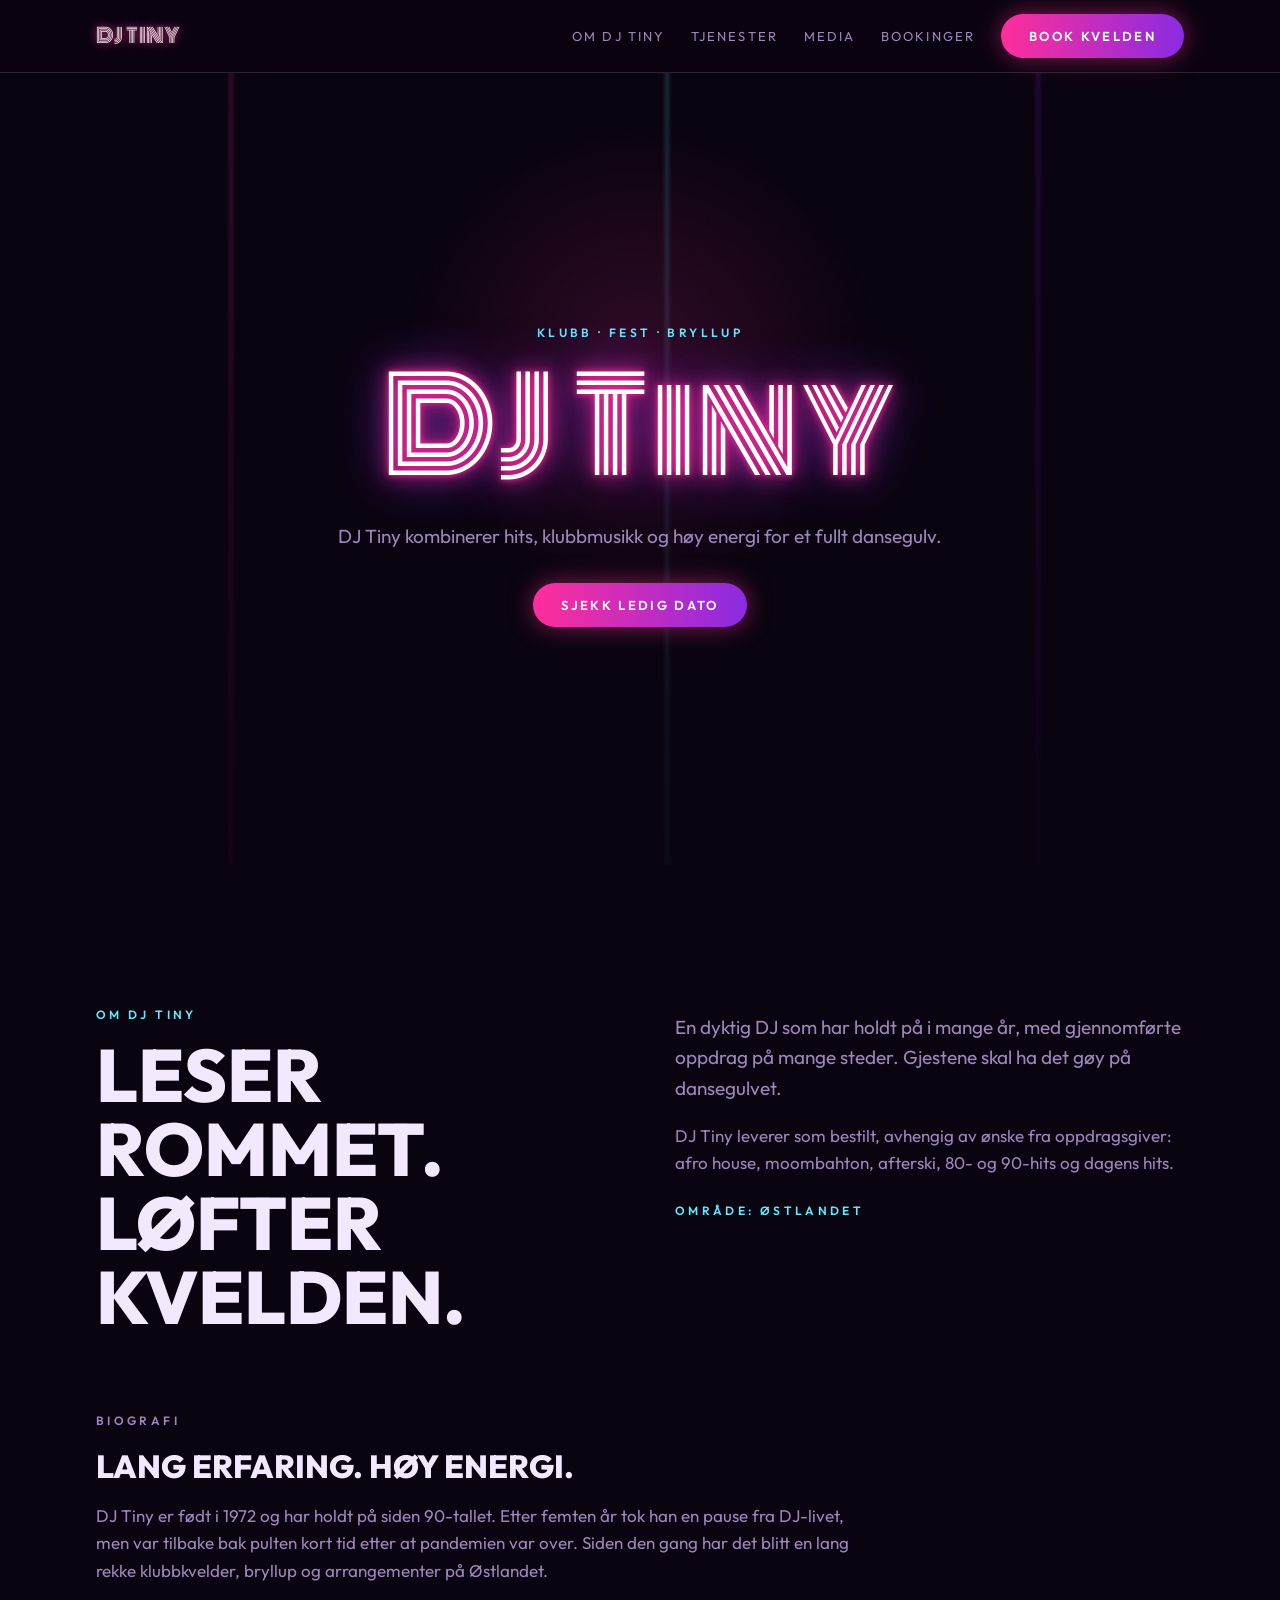
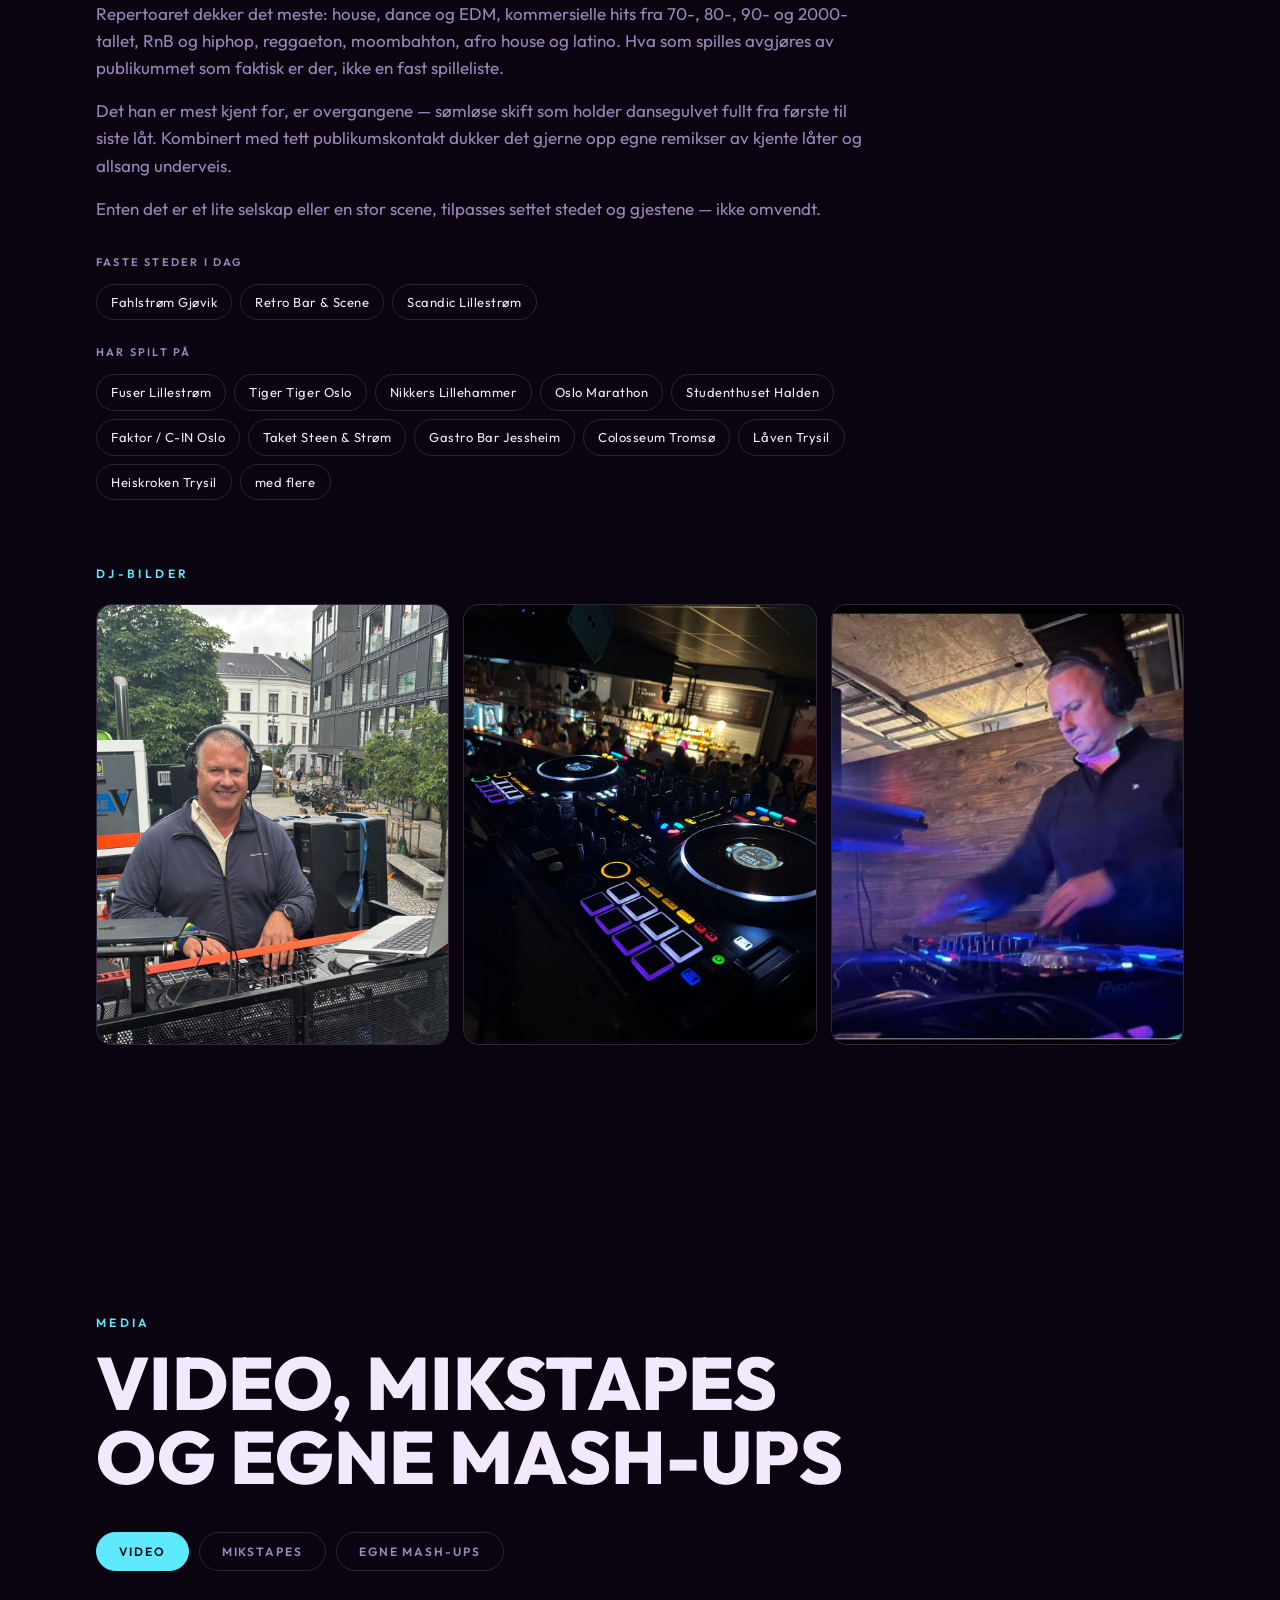
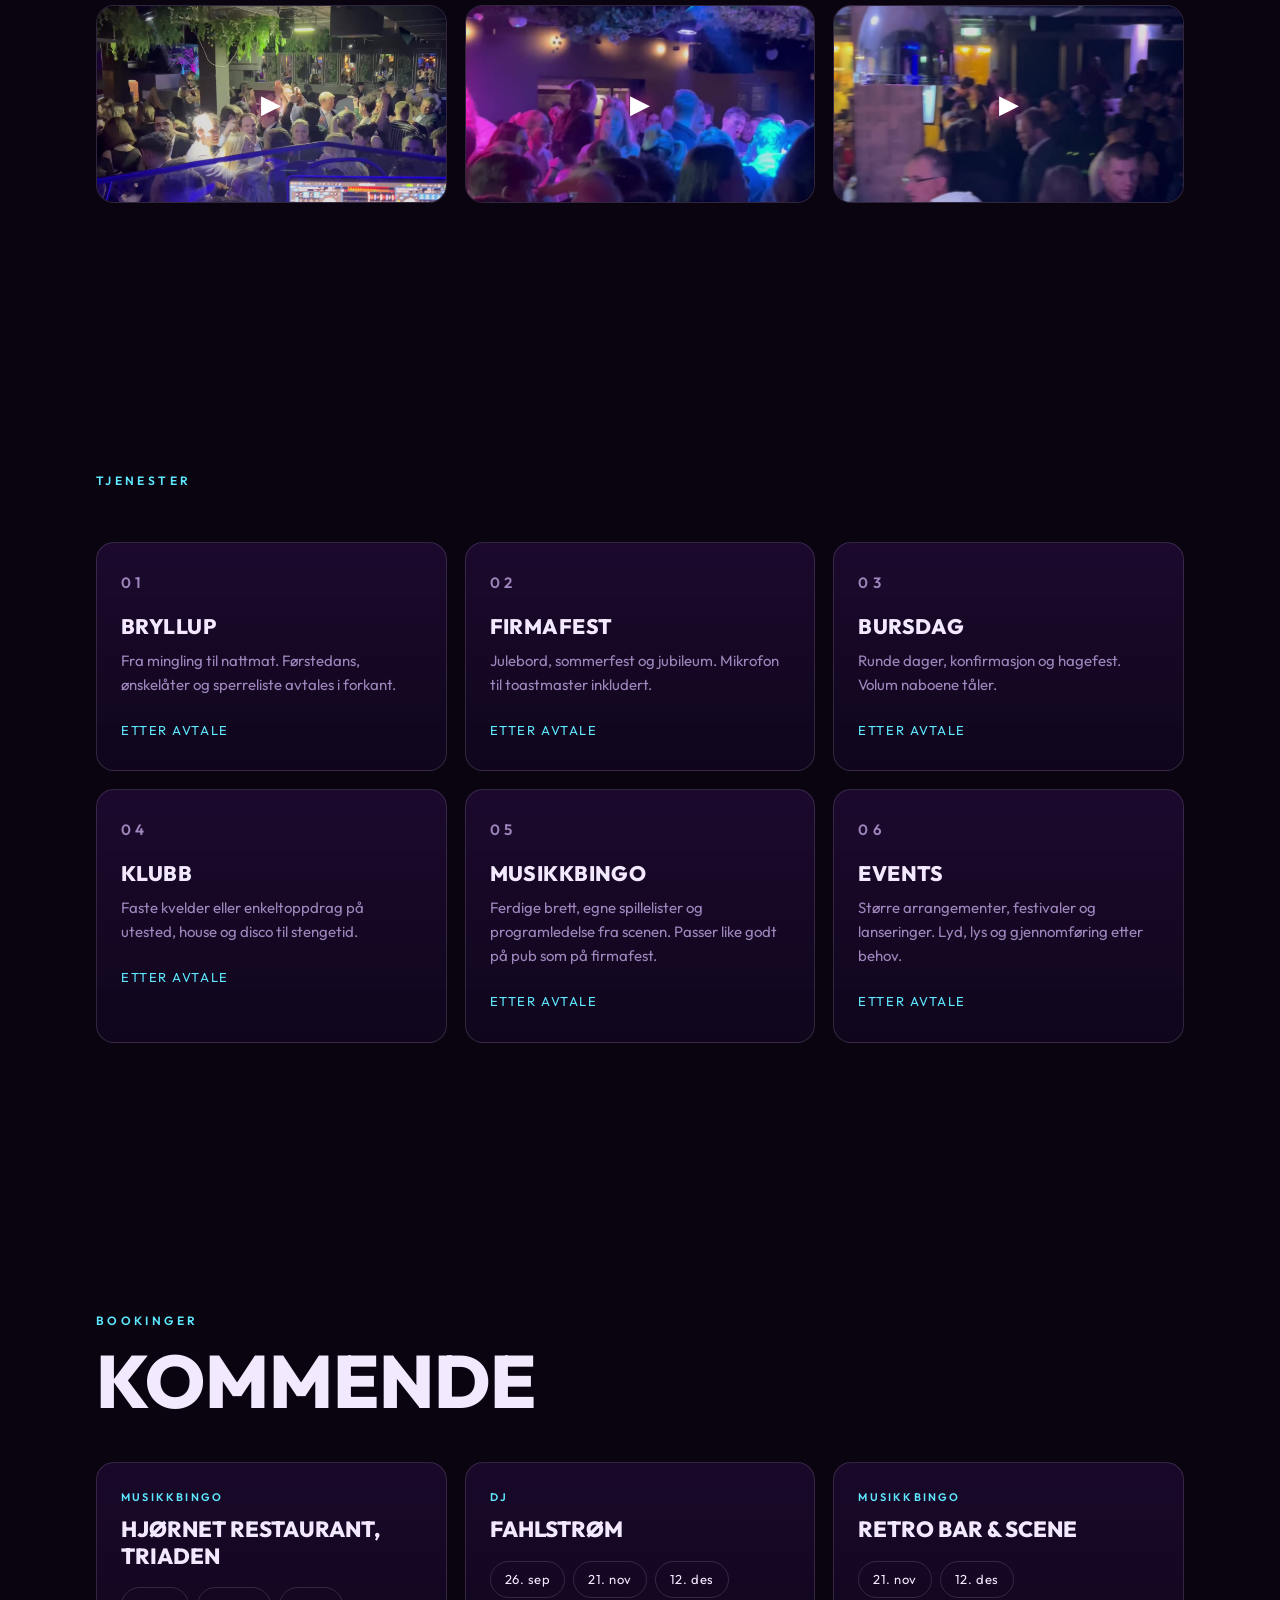
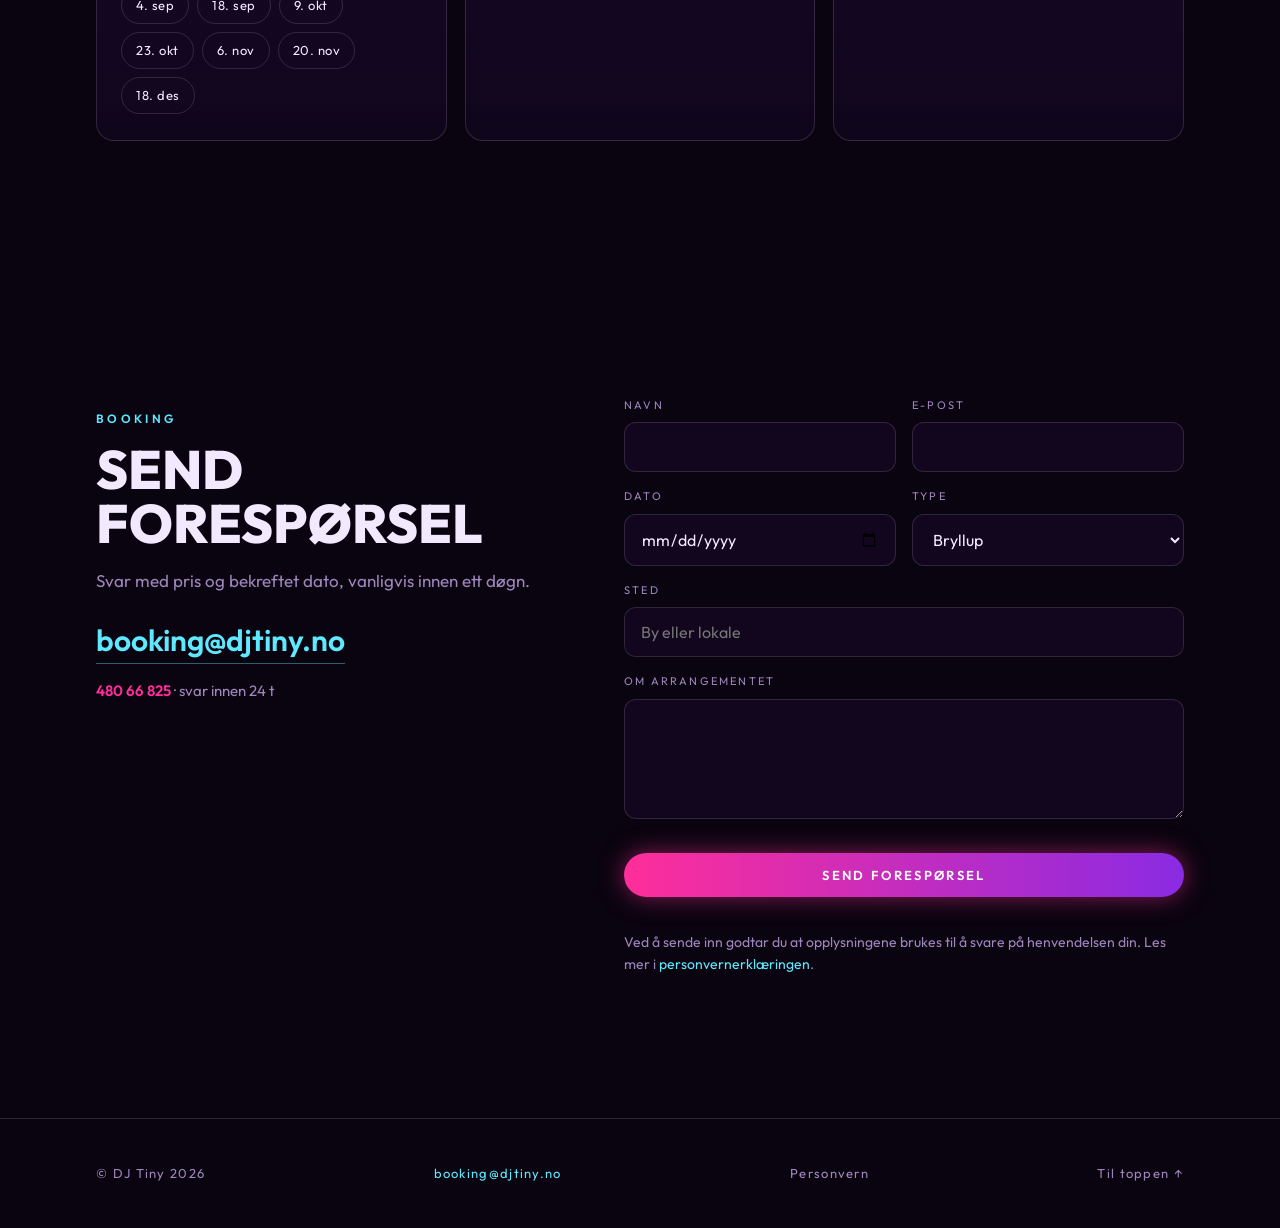
==== Test antigravity/index.html @ b43c20ec "Add files via upload" ====
<!DOCTYPE html><html lang="no"><head>
<meta charset="utf-8"><meta name="viewport" content="width=device-width,initial-scale=1">
<title>DJ Tiny — Nattens lyd</title>
<meta name="description" content="DJ Tiny — klubb, bryllup og fest. Book kvelden.">
<link rel="icon" href="data:image/svg+xml,%3Csvg xmlns='http://www.w3.org/2000/svg' viewBox='0 0 100 100'%3E%3Crect width='100' height='100' rx='22' fill='%230A0410'/%3E%3Ctext x='50' y='68' font-size='58' text-anchor='middle'%3E%F0%9F%8E%A7%3C/text%3E%3C/svg%3E">
<meta property="og:type" content="website">
<meta property="og:locale" content="nb_NO">
<meta property="og:title" content="djtiny.no">
<meta property="og:description" content="DJ Tiny — klubb, bryllup og fest. Book kvelden.">
<meta property="og:image" content="https://djtiny.no/bilder/dj-tiny-logo.svg">
<meta property="og:image:type" content="image/svg+xml">
<meta property="og:image:width" content="1200">
<meta property="og:image:height" content="630">
<meta property="og:url" content="https://djtiny.no/">
<meta name="twitter:card" content="summary_large_image">
<meta name="twitter:title" content="djtiny.no">
<meta name="twitter:description" content="DJ Tiny — klubb, bryllup og fest. Book kvelden.">
<meta name="twitter:image" content="https://djtiny.no/bilder/dj-tiny-logo.svg">
<link rel="preconnect" href="https://fonts.gstatic.com" crossorigin>
<link href="https://fonts.googleapis.com/css2?family=Monoton&family=Outfit:wght@200;400;600;800&display=swap" rel="stylesheet">
<script src="https://www.google.com/recaptcha/api.js" async defer></script>
<style>
:root{--bg:#0A0410;--bg2:#140825;--pink:#FF2E9A;--violet:#8A2BE2;--ice:#5EE9FF;--text:#F3E9FF;--mute:#9E86BC;--line:rgba(243,233,255,.14)}
*{box-sizing:border-box}html{scroll-behavior:smooth}
body{margin:0;background:var(--bg);color:var(--text);font:400 17px/1.6 "Outfit",sans-serif;overflow-x:hidden;animation:sidefade .45s ease both}
@keyframes sidefade{from{opacity:0}to{opacity:1}}
#spot{position:fixed;inset:0;pointer-events:none;z-index:1;transition:background .15s;
 background:radial-gradient(340px at 50% 40%,rgba(255,46,154,.16),transparent 70%)}
img{max-width:100%;display:block}a{color:inherit;text-decoration:none}
:focus-visible{outline:2px solid var(--ice);outline-offset:3px}
.wrap{max-width:1200px;margin:0 auto;padding-inline:clamp(20px,5vw,56px);position:relative;z-index:2}
.neon{font-family:"Monoton",cursive;font-weight:400;letter-spacing:.02em;line-height:1.05;
 color:#fff;text-shadow:0 0 6px var(--pink),0 0 22px var(--pink),0 0 54px var(--violet)}
.flicker{animation:flick 6s infinite}
@keyframes flick{0%,96%,100%{opacity:1}97%{opacity:.35}98%{opacity:.9}99%{opacity:.5}}
.tag{font-size:12px;letter-spacing:.28em;text-transform:uppercase;color:var(--ice);font-weight:600}
header{position:sticky;top:0;z-index:40;background:rgba(10,4,16,.8);backdrop-filter:blur(12px);border-bottom:1px solid var(--line)}
.nav{display:flex;align-items:center;gap:26px;height:72px}
.nav .n{font-family:"Monoton",cursive;font-size:clamp(16px,4vw,20px);margin-right:auto;color:#fff;text-shadow:0 0 10px var(--pink);white-space:nowrap;letter-spacing:.02em}
.nav a.l{font-size:13px;letter-spacing:.16em;text-transform:uppercase;color:var(--mute)}
.nav a.l:hover{color:var(--ice);text-shadow:0 0 12px var(--ice)}
.btn{display:inline-block;border:none;cursor:pointer;font:600 13px "Outfit",sans-serif;letter-spacing:.18em;text-transform:uppercase;
 padding:14px 28px;border-radius:999px;color:#fff;background:linear-gradient(90deg,var(--pink),var(--violet));
 box-shadow:0 0 24px rgba(255,46,154,.5);transition:transform .2s,box-shadow .2s}
.btn:hover{transform:translateY(-2px);box-shadow:0 0 40px rgba(255,46,154,.75)}
section{padding-block:clamp(70px,10vw,130px)}
.hero{min-height:88svh;display:grid;place-items:center;text-align:center;position:relative}
.hero h1{font-size:clamp(40px,10vw,132px);margin:18px 0 0}
.hero .sub{color:var(--mute);max-width:52ch;margin:26px auto 32px;font-size:19px}
.beams{position:absolute;inset:0;overflow:hidden;z-index:0}
.beams i{position:absolute;top:-30%;width:2px;height:160%;transform-origin:top center;filter:blur(2px);opacity:.5;
 background:linear-gradient(180deg,var(--pink),transparent);animation:sweep 7s ease-in-out infinite alternate}
.beams i:nth-child(2){background:linear-gradient(180deg,var(--ice),transparent);animation-duration:9s;animation-delay:-2s}
.beams i:nth-child(3){background:linear-gradient(180deg,var(--violet),transparent);animation-duration:11s;animation-delay:-4s}
@keyframes sweep{from{transform:rotate(-24deg)}to{transform:rotate(24deg)}}
.cards{display:grid;grid-template-columns:repeat(3,1fr);gap:18px;margin-top:52px}
.card{border:1px solid var(--line);border-radius:18px;padding:28px 24px;background:linear-gradient(180deg,rgba(138,43,226,.14),rgba(20,8,37,.6));
 transition:border-color .3s,transform .3s,box-shadow .3s}
.card:hover{transform:translateY(-6px);border-color:var(--pink);box-shadow:0 18px 50px rgba(255,46,154,.25)}
.card h3{font:800 21px "Outfit",sans-serif;text-transform:uppercase;letter-spacing:.02em;margin:14px 0 10px}
.card p{color:var(--mute);font-size:15px;margin:0 0 18px}
.card .pr{font-size:13px;letter-spacing:.12em;text-transform:uppercase;color:var(--ice)}
h2.big{font:800 clamp(34px,6vw,74px)/1 "Outfit",sans-serif;text-transform:uppercase;margin:14px 0 0}
/* biografi + bildegalleri */
.bio{margin-top:clamp(46px,6vw,80px);max-width:70ch}
.scener{display:grid;gap:24px;margin-top:32px}
.scener .stag{margin-bottom:12px}
.sub-h{font:800 clamp(22px,3vw,32px) "Outfit",sans-serif;text-transform:uppercase;margin:12px 0 16px}
.bio p{color:var(--mute);margin:0 0 16px}
.galleri{margin-top:clamp(40px,5vw,66px)}
.gal{display:grid;grid-template-columns:repeat(3,1fr);gap:14px;margin-top:20px}
.gal figure{margin:0;border:1px solid var(--line);border-radius:16px;overflow:hidden;background:rgba(20,8,37,.6)}
.gal img{width:100%;aspect-ratio:4/5;object-fit:cover;display:block;transition:transform .4s}
.gal figure:hover img{transform:scale(1.05)}
.gal figure.tom{aspect-ratio:4/5;display:grid;place-items:center;
 background:linear-gradient(150deg,rgba(138,43,226,.28),rgba(255,46,154,.14));border-style:dashed}
/* media-faner */
.tabs{display:flex;gap:10px;flex-wrap:wrap;margin-top:38px}
.tab{cursor:pointer;font:600 12px "Outfit",sans-serif;letter-spacing:.16em;text-transform:uppercase;color:var(--mute);
 background:transparent;border:1px solid var(--line);border-radius:999px;padding:11px 22px;transition:color .2s,border-color .2s,background .2s}
.tab:hover{color:var(--text);border-color:var(--ice)}
.tab.on{color:#0A0410;background:var(--ice);border-color:var(--ice)}
.panel{display:none;margin-top:34px}
.panel.on{display:block}
.vids{display:grid;grid-template-columns:repeat(3,1fr);gap:18px}
.vid{border:1px solid var(--line);border-radius:18px;overflow:hidden;background:rgba(20,8,37,.6);display:block;
 transition:border-color .3s,transform .3s}
.vid:hover{border-color:var(--pink);transform:translateY(-5px)}
.thumb{position:relative;display:block;aspect-ratio:16/9;overflow:hidden}
.thumb img{width:100%;height:100%;object-fit:cover;display:block}
.thumb.tom{background:linear-gradient(150deg,rgba(138,43,226,.34),rgba(255,46,154,.16))}
.play{position:absolute;inset:0;display:grid;place-items:center;font-style:normal;font-size:26px;color:#fff;
 text-shadow:0 0 18px var(--pink)}
.mlist{list-style:none;margin:0;padding:0;border-top:1px solid var(--line)}
.mlist li{display:flex;justify-content:space-between;gap:18px;align-items:center;padding:20px 0;border-bottom:1px solid var(--line)}
.mt{font:600 clamp(17px,2.2vw,22px) "Outfit",sans-serif}
.mt small{display:block;font-weight:400;font-size:14px;color:var(--mute);margin-top:4px}
.hor{font-size:12px;letter-spacing:.18em;text-transform:uppercase;color:var(--ice);border:1px solid var(--line);
 border-radius:999px;padding:9px 20px;white-space:nowrap;transition:background .2s,color .2s}
.hor:hover{background:var(--ice);color:#0A0410}
.mnote{color:var(--mute);font-size:14px;margin-top:18px}
/* mash-up-spiller */
.mash{display:grid;border-top:1px solid var(--line)}
.spor{display:flex;align-items:center;gap:18px;padding:18px 0;border-bottom:1px solid var(--line)}
.spor audio{position:absolute;width:1px;height:1px;opacity:0;pointer-events:none}
.spor{position:relative}
.spor.feil .mt{color:var(--mute)}
.spor.feil .tid{color:var(--pink)}
.pb{flex:none;width:48px;height:48px;border-radius:50%;cursor:pointer;font-size:15px;
 background:transparent;border:1px solid var(--line);color:var(--ice);transition:background .2s,color .2s,box-shadow .2s}
.pb:hover{border-color:var(--ice);box-shadow:0 0 22px rgba(94,233,255,.35)}
.pb.spiller{background:var(--ice);color:#0A0410;border-color:var(--ice)}
.spinfo{flex:1;min-width:0}
.bar{margin-top:10px;height:4px;border-radius:4px;background:rgba(243,233,255,.14);cursor:pointer;position:relative}
.bar i{position:absolute;inset:0;width:0;border-radius:4px;background:linear-gradient(90deg,var(--pink),var(--ice))}
.tid{flex:none;font-size:13px;letter-spacing:.06em;color:var(--mute);font-variant-numeric:tabular-nums}
.scwrap{margin-top:14px;border:1px solid var(--line);border-radius:16px;overflow:hidden;background:rgba(20,8,37,.6)}
.scwrap iframe{display:block;width:100%;height:166px;border:0}
.miks{display:grid;gap:34px}
.miks article{border-top:1px solid var(--line);padding-top:22px}
.mrad{display:flex;justify-content:space-between;gap:18px;align-items:center;flex-wrap:wrap}
.vid{cursor:pointer;text-align:left;font:inherit;color:inherit;width:100%;padding:0}
.lb{position:fixed;inset:0;z-index:80;background:rgba(6,2,12,.94);backdrop-filter:blur(10px);display:grid;place-items:center;padding:clamp(16px,4vw,48px)}
.lb[hidden]{display:none}
.lbf{width:min(1100px,100%);aspect-ratio:16/9;border:1px solid var(--line);border-radius:16px;overflow:hidden;
 box-shadow:0 0 70px rgba(255,46,154,.35);background:#000}
.lbf.st{width:auto;height:min(88vh,900px);aspect-ratio:9/16;max-width:100%}
.lbf iframe,.lbf video{width:100%;height:100%;border:0;display:block;background:#000}
.lberr{display:grid;place-items:center;height:100%;margin:0;padding:24px;text-align:center;color:var(--mute);font-size:15px;line-height:1.7}
.lberr b{color:var(--ice)}
.lbx{position:absolute;top:clamp(14px,3vw,26px);right:clamp(14px,3vw,26px);cursor:pointer;
 background:rgba(20,8,37,.8);border:1px solid var(--line);color:var(--text);border-radius:999px;
 width:46px;height:46px;font-size:17px;transition:border-color .2s,color .2s}
.lbx:hover{border-color:var(--pink);color:var(--pink)}
.okbox{background:linear-gradient(180deg,rgba(138,43,226,.18),rgba(20,8,37,.94));border:1px solid var(--line);
 border-radius:20px;padding:clamp(32px,5vw,50px);max-width:420px;width:100%;text-align:center;box-shadow:0 0 70px rgba(255,46,154,.35)}
.okicon{font-size:40px;color:var(--ice);text-shadow:0 0 20px var(--ice);margin:0 0 14px}
.okbox h3{font:800 22px "Outfit",sans-serif;text-transform:uppercase;margin:0 0 12px}
.okbox p{color:var(--mute);margin:0 0 26px}
.g-recaptcha{margin-top:2px}
.steder{display:grid;grid-template-columns:repeat(3,1fr);gap:18px;margin-top:44px}
.sted{border:1px solid var(--line);border-radius:18px;padding:26px 24px;background:linear-gradient(180deg,rgba(138,43,226,.12),rgba(20,8,37,.55));
 transition:border-color .3s,transform .3s}
.sted:hover{border-color:var(--pink);transform:translateY(-4px)}
.stag{font-size:11px;letter-spacing:.2em;text-transform:uppercase;color:var(--ice);margin:0 0 10px;font-weight:600}
.sted h3{font:800 clamp(18px,2.2vw,22px)/1.2 "Outfit",sans-serif;margin:0 0 18px;text-transform:uppercase}
.chips{display:flex;flex-wrap:wrap;gap:8px}
.chips span{font-size:13px;letter-spacing:.04em;color:var(--text);border:1px solid var(--line);border-radius:999px;padding:7px 14px;white-space:nowrap}
.book{display:grid;grid-template-columns:.9fr 1.1fr;gap:clamp(30px,6vw,70px);align-items:start}
form{display:grid;gap:16px}.row{display:grid;grid-template-columns:1fr 1fr;gap:16px}
label{display:grid;gap:8px;font-size:11px;letter-spacing:.2em;text-transform:uppercase;color:var(--mute)}
input,select,textarea{font:400 16px "Outfit",sans-serif;color:var(--text);background:rgba(20,8,37,.7);border:1px solid var(--line);border-radius:12px;padding:14px 16px}
input:focus,select:focus,textarea:focus{outline:none;border-color:var(--pink)}
textarea{min-height:120px;resize:vertical}
.mail{font-size:clamp(20px,2.6vw,30px);font-weight:600;color:var(--ice);border-bottom:1px solid rgba(94,233,255,.4);
 padding-bottom:4px;transition:color .2s,text-shadow .2s,border-color .2s;word-break:break-all}
.mail:hover{color:#fff;text-shadow:0 0 18px var(--ice);border-color:var(--ice)}
.tel{color:var(--pink);font-weight:600;transition:text-shadow .2s}
.tel:hover{text-shadow:0 0 16px var(--pink)}
footer{border-top:1px solid var(--line);padding-block:44px;color:var(--mute);font-size:13px;letter-spacing:.1em}
footer a.mailsm{color:var(--ice)}footer a.mailsm:hover{text-shadow:0 0 14px var(--ice)}
.foot{display:flex;justify-content:space-between;gap:16px;flex-wrap:wrap}
.menub{display:none;flex:none;order:2;background:transparent;border:1px solid var(--line);color:var(--text);
 border-radius:10px;width:42px;height:42px;font-size:18px;line-height:1;cursor:pointer}
.navlinks{display:flex;align-items:center;gap:26px}
@media(max-width:900px){.cards{grid-template-columns:1fr 1fr}.book{grid-template-columns:1fr}
 .nav{position:relative}
 .menub{display:inline-flex;align-items:center;justify-content:center}
 .navlinks{position:absolute;top:100%;left:0;right:0;flex-direction:column;align-items:stretch;gap:0;
  background:rgba(10,4,16,.98);backdrop-filter:blur(12px);border-bottom:1px solid var(--line);
  max-height:0;overflow:hidden;transition:max-height .25s ease}
 .navlinks a.l{display:block;padding:16px clamp(20px,5vw,56px)}
 .nav.open .navlinks{max-height:320px}
 .omgrid{grid-template-columns:1fr!important}.gal{grid-template-columns:1fr 1fr}.vids{grid-template-columns:1fr 1fr}
 .steder{grid-template-columns:1fr}.row{grid-template-columns:1fr}}
@media(max-width:560px){.cards{grid-template-columns:1fr}.gal{grid-template-columns:1fr}.vids{grid-template-columns:1fr}}
@media(prefers-reduced-motion:reduce){*{animation:none!important;transition:none!important}#spot{display:none}}
</style></head><body>
<div id="spot"></div>

<header><div class="wrap nav">
 <a class="n" href="#">DJ TINY</a>
 <div class="navlinks" id="navlinks">
  <a class="l" href="#om">Om DJ Tiny</a><a class="l" href="#tjenester">Tjenester</a><a class="l" href="#media">Media</a><a class="l" href="#datoer">Bookinger</a>
 </div>
 <button class="menub" id="menub" type="button" aria-label="Åpne meny" aria-expanded="false" aria-controls="navlinks">☰</button>
 <a class="btn" href="#book">Book kvelden</a>
</div></header>

<section class="hero">
 <div class="beams"><i style="left:18%"></i><i style="left:52%"></i><i style="left:81%"></i></div>
 <div class="wrap">
  <p class="tag">Klubb · Fest · Bryllup</p>
  <h1 class="neon flicker">DJ Tiny</h1>
  <p class="sub">DJ Tiny kombinerer hits, klubbmusikk og høy energi for et fullt dansegulv.</p>
  <a class="btn" href="#book">Sjekk ledig dato</a>
 </div>
</section>

<section id="om"><div class="wrap">
 <div style="display:grid;grid-template-columns:1fr 1fr;gap:clamp(30px,6vw,70px)" class="omgrid">
  <div><p class="tag">Om DJ Tiny</p><h2 class="big">Leser rommet.<br>Løfter kvelden.</h2></div>
  <div><p style="color:var(--mute);font-size:19px">En dyktig DJ som har holdt på i mange år, med gjennomførte oppdrag på mange steder. Gjestene skal ha det gøy på dansegulvet.</p>
  <p style="color:var(--mute)">DJ Tiny leverer som bestilt, avhengig av ønske fra oppdragsgiver: afro house, moombahton, afterski, 80- og 90-hits og dagens hits.</p>
  <p class="tag" style="margin-top:24px">Område: Østlandet</p></div>
 </div>

 <div class="bio">
  <p class="tag">Biografi</p>
  <h3 class="sub-h">Lang erfaring. Høy energi.</h3>
  <p>DJ Tiny er født i 1972 og har holdt på siden 90-tallet. Etter femten år tok han en pause fra DJ-livet, men var tilbake bak pulten kort tid etter at pandemien var over. Siden den gang har det blitt en lang rekke klubbkvelder, bryllup og arrangementer på Østlandet.</p>
  <p>Repertoaret dekker det meste: house, dance og EDM, kommersielle hits fra 70-, 80-, 90- og 2000-tallet, RnB og hiphop, reggaeton, moombahton, afro house og latino. Hva som spilles avgjøres av publikummet som faktisk er der, ikke en fast spilleliste.</p>
  <p>Det han er mest kjent for, er overgangene — sømløse skift som holder dansegulvet fullt fra første til siste låt. Kombinert med tett publikumskontakt dukker det gjerne opp egne remikser av kjente låter og allsang underveis.</p>
  <p>Enten det er et lite selskap eller en stor scene, tilpasses settet stedet og gjestene — ikke omvendt.</p>

  <div class="scener">
   <div>
    <p class="stag">Faste steder i dag</p>
    <div class="chips"><span>Fahlstrøm Gjøvik</span><span>Retro Bar &amp; Scene</span><span>Scandic Lillestrøm</span></div>
   </div>
   <div>
    <p class="stag">Har spilt på</p>
    <div class="chips"><span>Fuser Lillestrøm</span><span>Tiger Tiger Oslo</span><span>Nikkers Lillehammer</span><span>Oslo Marathon</span><span>Studenthuset Halden</span><span>Faktor / C-IN Oslo</span><span>Taket Steen &amp; Strøm</span><span>Gastro Bar Jessheim</span><span>Colosseum Tromsø</span><span>Låven Trysil</span><span>Heiskroken Trysil</span><span>med flere</span></div>
   </div>
  </div>
 </div>

 <div class="galleri">
  <p class="tag">DJ-bilder</p>
  <div class="gal">
   <figure><img src="bilder/dj-tiny-1.jpg" alt="DJ Tiny bak pulten på utendørsarrangement" loading="lazy"></figure>
   <figure><img src="bilder/dj-tiny-2.jpg" alt="Mikser og pult med fullt lokale i bakgrunnen" loading="lazy"></figure>
   <figure><img src="bilder/dj-tiny-3.jpg" alt="DJ Tiny i arbeid under blått lys" loading="lazy"></figure>
  </div>
 </div>
</div></section>

<section id="media"><div class="wrap">
 <p class="tag">Media</p><h2 class="big">Video, mikstapes<br>og egne mash-ups</h2>

 <div class="tabs" role="tablist">
  <button class="tab on" role="tab" aria-selected="true" data-p="p-video">Video</button>
  <button class="tab" role="tab" aria-selected="false" data-p="p-miks">Mikstapes</button>
  <button class="tab" role="tab" aria-selected="false" data-p="p-mash">Egne mash-ups</button>
 </div>

 <div class="panel on" id="p-video">
  <div class="vids" id="vids"></div>
  <p class="mnote" id="vidtom" hidden>Ingen videoer lagt inn ennå. Lim inn lenkene i listen <b>videoer</b> nederst i filen.</p>
 </div>

 <div class="panel" id="p-miks">
  <div class="miks">
   <article>
    <div class="mrad"><span class="mt">In The Afro House, Afro Dance Mix 1<small>Afro house / afro tech · september 2026</small></span>
     <a class="hor" href="https://soundcloud.com/glenn-krantz/in-the-afro-house-afro-dance" target="_blank" rel="noopener">Hør</a></div>
    <div class="scwrap"><iframe title="In The Afro House, Afro Dance Mix 1 på SoundCloud" scrolling="no" frameborder="no" allow="autoplay" loading="lazy"
     src="https://w.soundcloud.com/player/?url=https%3A//api.soundcloud.com/tracks/2390865345&color=%23ff2e9a&auto_play=false&hide_related=true&show_comments=false&show_user=true&show_reposts=false&show_teaser=false"></iframe></div>
   </article>

   <article>
    <div class="mrad"><span class="mt">Summer House 2026 Mix 1<small>House · juli 2026</small></span>
     <a class="hor" href="https://soundcloud.com/glenn-krantz/summer-house-2026-mix-1" target="_blank" rel="noopener">Hør</a></div>
    <div class="scwrap"><iframe title="Summer House 2026 Mix 1 på SoundCloud" scrolling="no" frameborder="no" allow="autoplay" loading="lazy"
     src="https://w.soundcloud.com/player/?url=https%3A//api.soundcloud.com/tracks/2367740777&color=%23ff2e9a&auto_play=false&hide_related=true&show_comments=false&show_user=true&show_reposts=false&show_teaser=false"></iframe></div>
   </article>

   <article>
    <div class="mrad"><span class="mt">In The Club Dance Mix 2026<small>Dance / EDM · mars 2026</small></span>
     <a class="hor" href="https://soundcloud.com/glenn-krantz/in-the-club-dance-mix-2026" target="_blank" rel="noopener">Hør</a></div>
    <div class="scwrap"><iframe title="In The Club Dance Mix 2026 på SoundCloud" scrolling="no" frameborder="no" allow="autoplay" loading="lazy"
     src="https://w.soundcloud.com/player/?url=https%3A//api.soundcloud.com/tracks/2293846487&color=%23ff2e9a&auto_play=false&hide_related=true&show_comments=false&show_user=true&show_reposts=false&show_teaser=false"></iframe></div>
   </article>
  </div>
 </div>

 <div class="panel" id="p-mash">
  <div class="mash">
   <article class="spor">
    <button class="pb" type="button" aria-label="Spill av WTF! Satisfaction">▶</button>
    <div class="spinfo"><span class="mt">WTF! Satisfaction<small>David Guetta × Benny Benassi</small></span>
     <div class="bar"><i></i></div></div>
    <span class="tid">–:–</span>
    <audio preload="metadata" src="lyd/mashup-1.mp3"></audio>
   </article>

   <article class="spor">
    <button class="pb" type="button" aria-label="Spill av Starship, One More Time, Superstar">▶</button>
    <div class="spinfo"><span class="mt">Starship, One More Time, Superstar<small>Nicki Minaj × Daft Punk × Jamelia</small></span>
     <div class="bar"><i></i></div></div>
    <span class="tid">–:–</span>
    <audio preload="metadata" src="lyd/mashup-2.mp3"></audio>
   </article>

   <article class="spor">
    <button class="pb" type="button" aria-label="Spill av RIDIN vs. Så Easy">▶</button>
    <div class="spinfo"><span class="mt">RIDIN vs. Så Easy<small>Gabrielle × Lars Vaular</small></span>
     <div class="bar"><i></i></div></div>
    <span class="tid">–:–</span>
    <audio preload="metadata" src="lyd/mashup-3.mp3"></audio>
   </article>
  </div>
  <p class="mnote">Egne produksjoner og edits, spilt live på gulvet.</p>
 </div>
</div></section>

<section id="tjenester"><div class="wrap">
 <p class="tag">Tjenester</p>
 <div class="cards">
  <article class="card"><p class="tag">01</p><h3>Bryllup</h3><p>Fra mingling til nattmat. Førstedans, ønskelåter og sperreliste avtales i forkant.</p><span class="pr">Etter avtale</span></article>
  <article class="card"><p class="tag">02</p><h3>Firmafest</h3><p>Julebord, sommerfest og jubileum. Mikrofon til toastmaster inkludert.</p><span class="pr">Etter avtale</span></article>
  <article class="card"><p class="tag">03</p><h3>Bursdag</h3><p>Runde dager, konfirmasjon og hagefest. Volum naboene tåler.</p><span class="pr">Etter avtale</span></article>
  <article class="card"><p class="tag">04</p><h3>Klubb</h3><p>Faste kvelder eller enkeltoppdrag på utested, house og disco til stengetid.</p><span class="pr">Etter avtale</span></article>
  <article class="card"><p class="tag">05</p><h3>Musikkbingo</h3><p>Ferdige brett, egne spillelister og programledelse fra scenen. Passer like godt på pub som på firmafest.</p><span class="pr">Etter avtale</span></article>
  <article class="card"><p class="tag">06</p><h3>Events</h3><p>Større arrangementer, festivaler og lanseringer. Lyd, lys og gjennomføring etter behov.</p><span class="pr">Etter avtale</span></article>
 </div>
</div></section>

<section id="datoer"><div class="wrap">
 <p class="tag">Bookinger</p><h2 class="big">Kommende</h2>
 <div class="steder">
  <article class="sted">
   <p class="stag">Musikkbingo</p>
   <h3>Hjørnet Restaurant, Triaden</h3>
   <div class="chips"><span>4. sep</span><span>18. sep</span><span>9. okt</span><span>23. okt</span><span>6. nov</span><span>20. nov</span><span>18. des</span></div>
  </article>
  <article class="sted">
   <p class="stag">DJ</p>
   <h3>Fahlstrøm</h3>
   <div class="chips"><span>26. sep</span><span>21. nov</span><span>12. des</span></div>
  </article>
  <article class="sted">
   <p class="stag">Musikkbingo</p>
   <h3>Retro Bar &amp; Scene</h3>
   <div class="chips"><span>21. nov</span><span>12. des</span></div>
  </article>
 </div>
</div></section>

<section id="book"><div class="wrap book">
 <div><p class="tag">Booking</p><h2 class="big" style="font-size:clamp(30px,4.6vw,54px)">Send<br>forespørsel</h2>
  <p style="color:var(--mute)">Svar med pris og bekreftet dato, vanligvis innen ett døgn.</p>
  <p style="margin:22px 0 6px"><a class="mail" href="mailto:booking@djtiny.no?subject=Bookingforesp%C3%B8rsel%20DJ%20Tiny">booking@djtiny.no</a></p>
  <p style="color:var(--mute);font-size:15px"><a class="tel" href="tel:+4748066825">480 66 825</a> · svar innen 24 t</p></div>
 <form id="f" action="https://formspree.io/f/mppzpzep" method="POST">
  <input type="hidden" name="_subject" value="Ny bookingforespørsel – DJ Tiny">
  <div class="row"><label>Navn<input name="navn" required maxlength="100" autocomplete="name"></label><label>E-post<input type="email" name="epost" required maxlength="254" autocomplete="email"></label></div>
  <div class="row"><label>Dato<input type="date" name="dato" required></label>
   <label>Type<select name="type"><option>Bryllup</option><option>Firmafest</option><option>Bursdag</option><option>Klubb</option><option>Musikkbingo</option><option>Event</option></select></label></div>
  <label>Sted<input name="sted" placeholder="By eller lokale" maxlength="200" autocomplete="off"></label>
  <label>Om arrangementet<textarea name="melding" maxlength="3000"></textarea></label>
  <div style="position:absolute;left:-9999px;width:1px;height:1px;overflow:hidden" aria-hidden="true">
   <label>Firma<input type="text" name="firma" tabindex="-1" autocomplete="off"></label>
  </div>
  <div class="g-recaptcha" data-sitekey="6Le-W6ItAAAAAJV6iIVcPjlhjmgAWaSN2qNGXcd1" data-theme="dark"></div>
  <button class="btn" type="submit">Send forespørsel</button>
  <p class="mnote">Ved å sende inn godtar du at opplysningene brukes til å svare på henvendelsen din. Les mer i <a href="personvern.html" style="color:var(--ice)">personvernerklæringen</a>.</p>
  <p class="mnote" id="fstatus" role="status" hidden></p>
 </form>
</div></section>

<footer><div class="wrap foot">
 <span>© DJ Tiny 2026</span>
 <a class="mailsm" href="mailto:booking@djtiny.no?subject=Bookingforesp%C3%B8rsel%20DJ%20Tiny">booking@djtiny.no</a>
 <a href="personvern.html">Personvern</a>
 <a href="#">Til toppen ↑</a></div></footer>

<div class="lb" id="lb" role="dialog" aria-modal="true" aria-label="Videospiller" hidden>
 <button class="lbx" id="lbx" aria-label="Lukk video">✕</button>
 <div class="lbf" id="lbf"></div>
</div>

<div class="lb" id="lbok" role="dialog" aria-modal="true" aria-label="Bekreftelse" hidden>
 <div class="okbox">
  <p class="okicon">✓</p>
  <h3>Takk for forespørselen!</h3>
  <p>Vi svarer med pris og bekreftet dato, vanligvis innen 24 timer.</p>
  <button class="btn" id="lbokx" type="button">Lukk</button>
 </div>
</div>

<script src="app.js" defer></script>
</body></html>
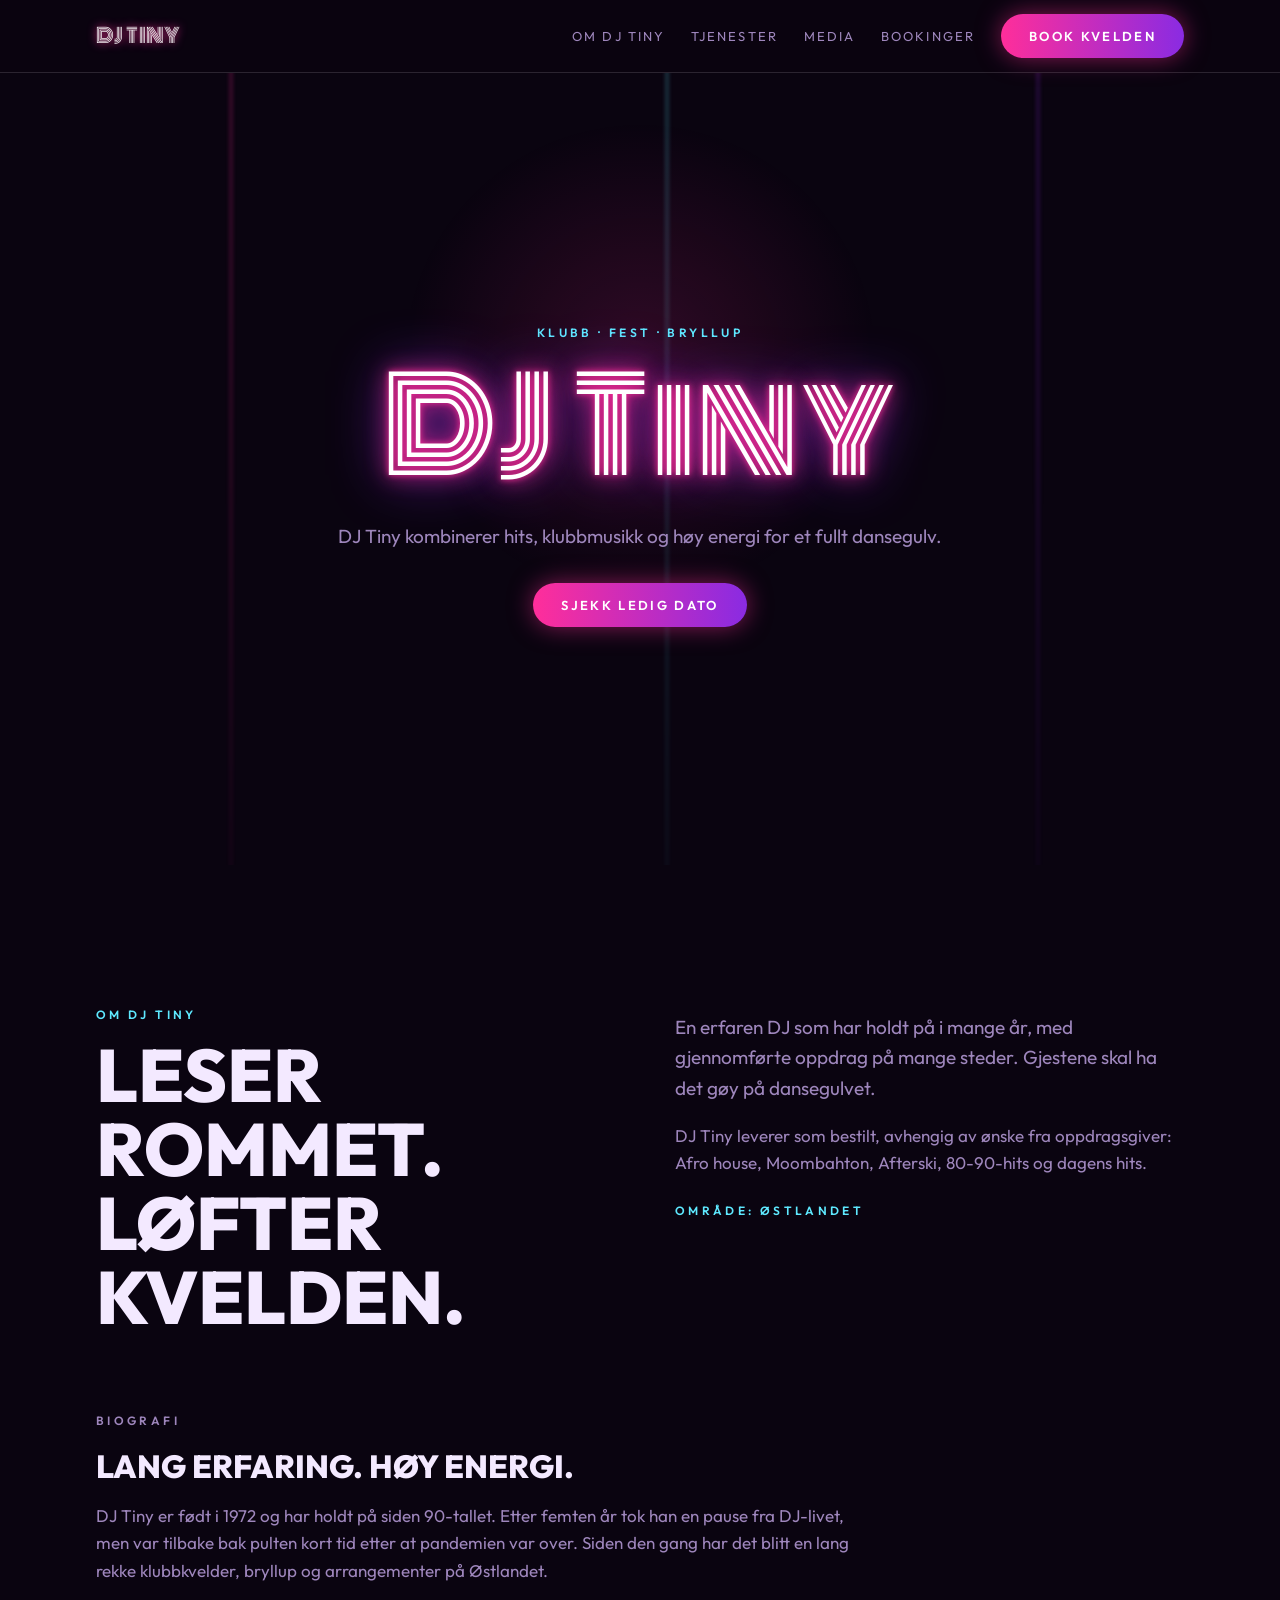
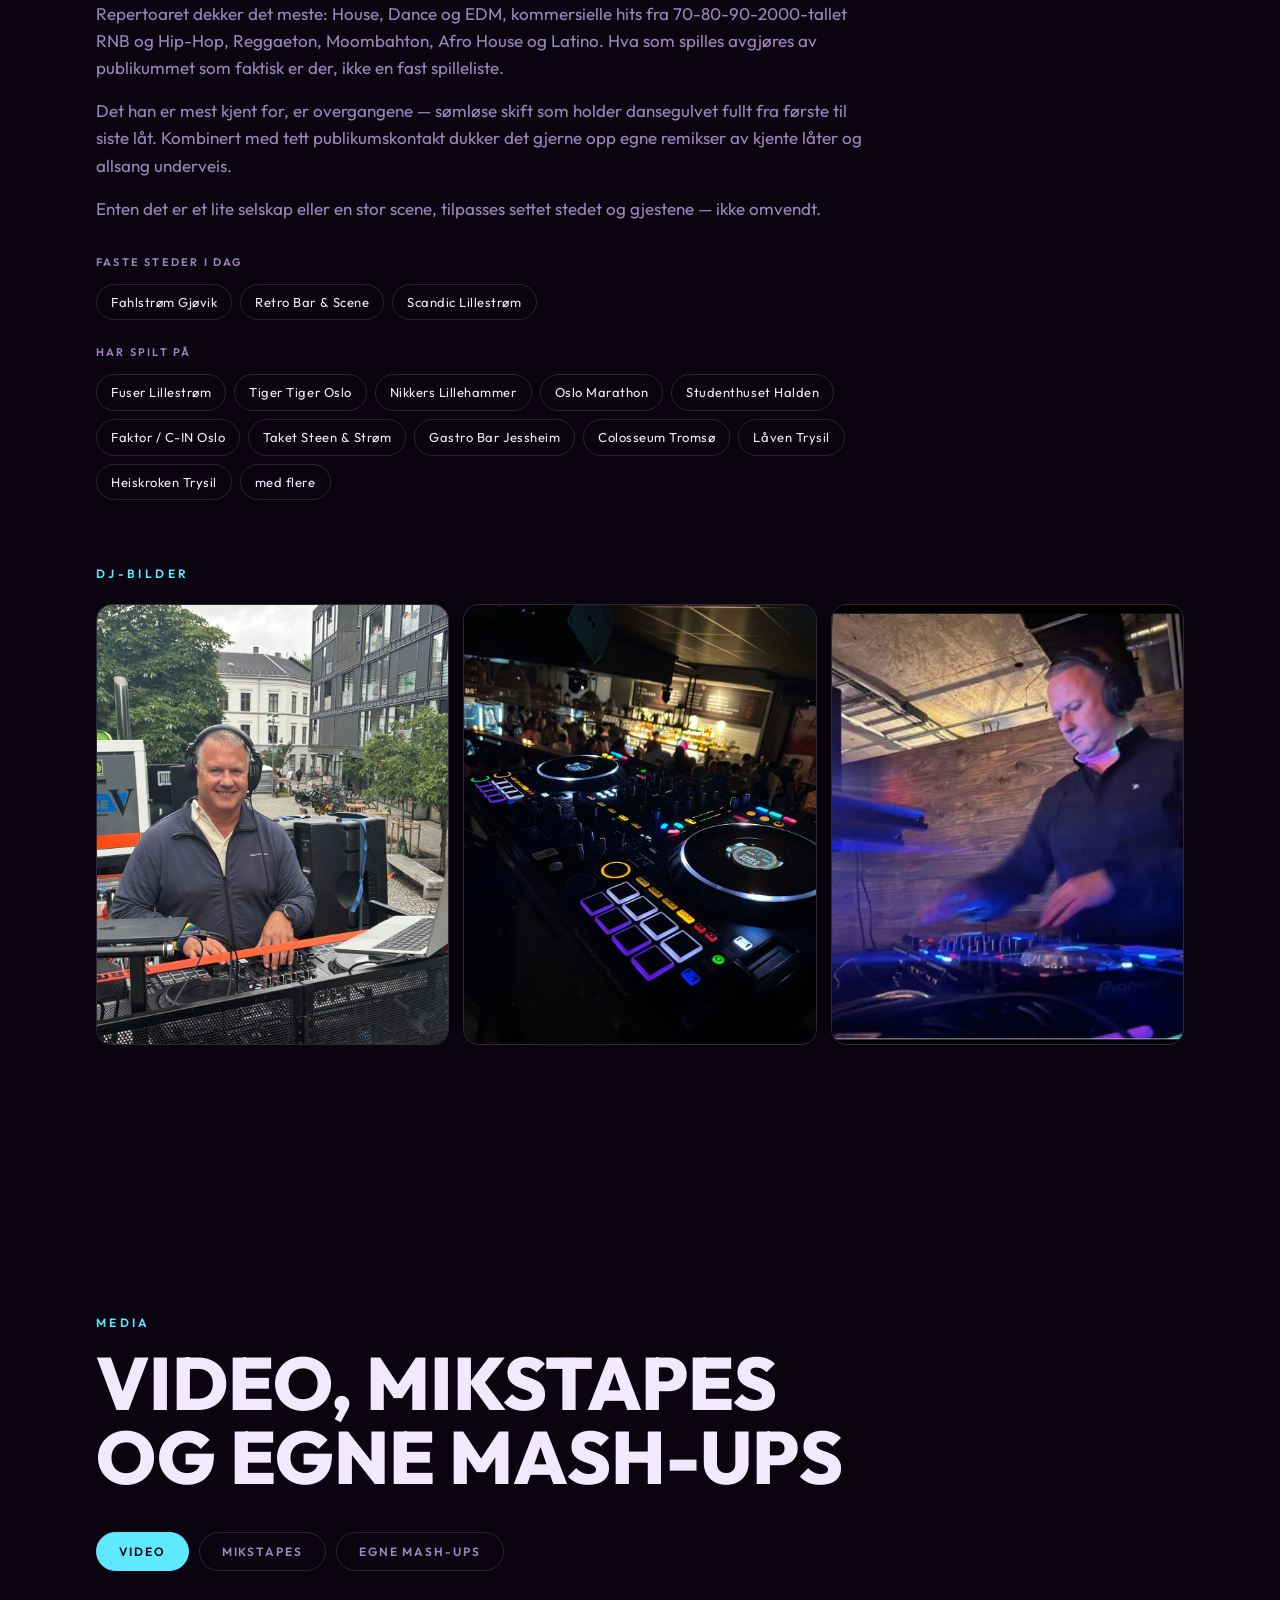
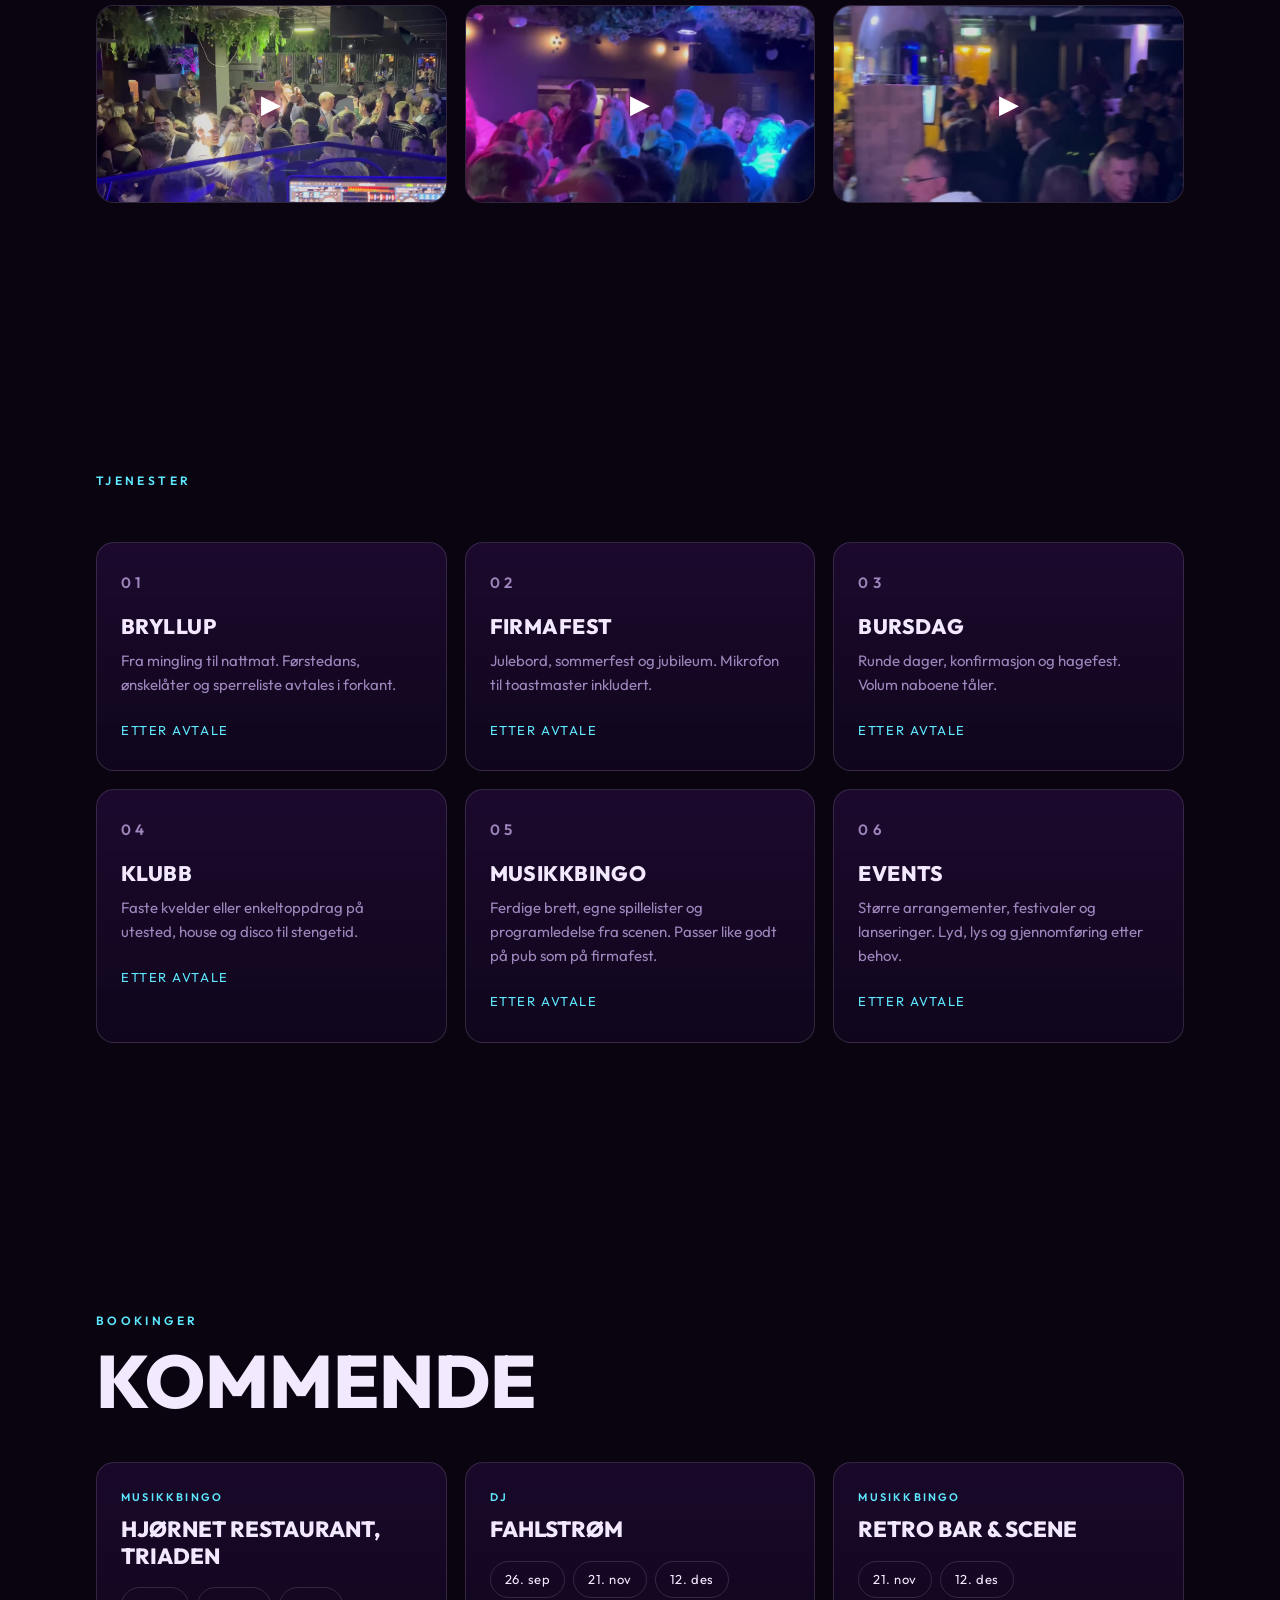
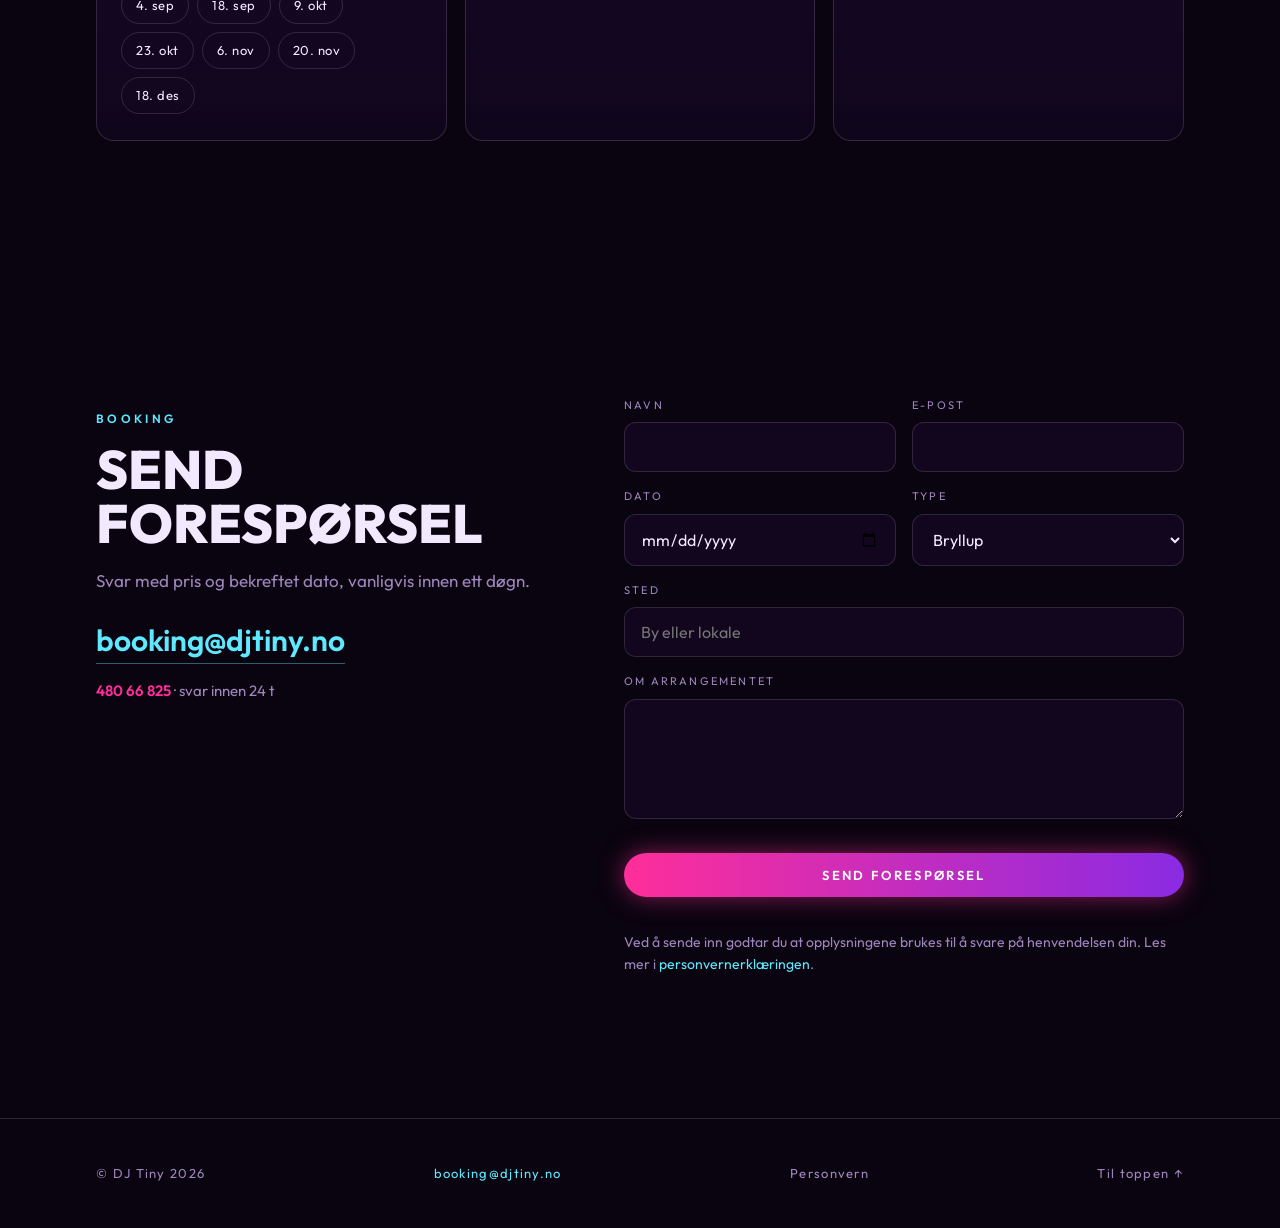
==== commit 6fe0a6d7: "Add files via upload" ====
--- a/Test antigravity/index.html
+++ b/Test antigravity/index.html
@@ -1,383 +1,1328 @@
-<!DOCTYPE html><html lang="no"><head>
-<meta charset="utf-8"><meta name="viewport" content="width=device-width,initial-scale=1">
-<title>DJ Tiny — Nattens lyd</title>
-<meta name="description" content="DJ Tiny — klubb, bryllup og fest. Book kvelden.">
-<link rel="icon" href="data:image/svg+xml,%3Csvg xmlns='http://www.w3.org/2000/svg' viewBox='0 0 100 100'%3E%3Crect width='100' height='100' rx='22' fill='%230A0410'/%3E%3Ctext x='50' y='68' font-size='58' text-anchor='middle'%3E%F0%9F%8E%A7%3C/text%3E%3C/svg%3E">
-<meta property="og:type" content="website">
-<meta property="og:locale" content="nb_NO">
-<meta property="og:title" content="djtiny.no">
-<meta property="og:description" content="DJ Tiny — klubb, bryllup og fest. Book kvelden.">
-<meta property="og:image" content="https://djtiny.no/bilder/dj-tiny-logo.svg">
-<meta property="og:image:type" content="image/svg+xml">
-<meta property="og:image:width" content="1200">
-<meta property="og:image:height" content="630">
-<meta property="og:url" content="https://djtiny.no/">
-<meta name="twitter:card" content="summary_large_image">
-<meta name="twitter:title" content="djtiny.no">
-<meta name="twitter:description" content="DJ Tiny — klubb, bryllup og fest. Book kvelden.">
-<meta name="twitter:image" content="https://djtiny.no/bilder/dj-tiny-logo.svg">
-<link rel="preconnect" href="https://fonts.gstatic.com" crossorigin>
-<link href="https://fonts.googleapis.com/css2?family=Monoton&family=Outfit:wght@200;400;600;800&display=swap" rel="stylesheet">
-<script src="https://www.google.com/recaptcha/api.js" async defer></script>
-<style>
-:root{--bg:#0A0410;--bg2:#140825;--pink:#FF2E9A;--violet:#8A2BE2;--ice:#5EE9FF;--text:#F3E9FF;--mute:#9E86BC;--line:rgba(243,233,255,.14)}
-*{box-sizing:border-box}html{scroll-behavior:smooth}
-body{margin:0;background:var(--bg);color:var(--text);font:400 17px/1.6 "Outfit",sans-serif;overflow-x:hidden;animation:sidefade .45s ease both}
-@keyframes sidefade{from{opacity:0}to{opacity:1}}
-#spot{position:fixed;inset:0;pointer-events:none;z-index:1;transition:background .15s;
- background:radial-gradient(340px at 50% 40%,rgba(255,46,154,.16),transparent 70%)}
-img{max-width:100%;display:block}a{color:inherit;text-decoration:none}
-:focus-visible{outline:2px solid var(--ice);outline-offset:3px}
-.wrap{max-width:1200px;margin:0 auto;padding-inline:clamp(20px,5vw,56px);position:relative;z-index:2}
-.neon{font-family:"Monoton",cursive;font-weight:400;letter-spacing:.02em;line-height:1.05;
- color:#fff;text-shadow:0 0 6px var(--pink),0 0 22px var(--pink),0 0 54px var(--violet)}
-.flicker{animation:flick 6s infinite}
-@keyframes flick{0%,96%,100%{opacity:1}97%{opacity:.35}98%{opacity:.9}99%{opacity:.5}}
-.tag{font-size:12px;letter-spacing:.28em;text-transform:uppercase;color:var(--ice);font-weight:600}
-header{position:sticky;top:0;z-index:40;background:rgba(10,4,16,.8);backdrop-filter:blur(12px);border-bottom:1px solid var(--line)}
-.nav{display:flex;align-items:center;gap:26px;height:72px}
-.nav .n{font-family:"Monoton",cursive;font-size:clamp(16px,4vw,20px);margin-right:auto;color:#fff;text-shadow:0 0 10px var(--pink);white-space:nowrap;letter-spacing:.02em}
-.nav a.l{font-size:13px;letter-spacing:.16em;text-transform:uppercase;color:var(--mute)}
-.nav a.l:hover{color:var(--ice);text-shadow:0 0 12px var(--ice)}
-.btn{display:inline-block;border:none;cursor:pointer;font:600 13px "Outfit",sans-serif;letter-spacing:.18em;text-transform:uppercase;
- padding:14px 28px;border-radius:999px;color:#fff;background:linear-gradient(90deg,var(--pink),var(--violet));
- box-shadow:0 0 24px rgba(255,46,154,.5);transition:transform .2s,box-shadow .2s}
-.btn:hover{transform:translateY(-2px);box-shadow:0 0 40px rgba(255,46,154,.75)}
-section{padding-block:clamp(70px,10vw,130px)}
-.hero{min-height:88svh;display:grid;place-items:center;text-align:center;position:relative}
-.hero h1{font-size:clamp(40px,10vw,132px);margin:18px 0 0}
-.hero .sub{color:var(--mute);max-width:52ch;margin:26px auto 32px;font-size:19px}
-.beams{position:absolute;inset:0;overflow:hidden;z-index:0}
-.beams i{position:absolute;top:-30%;width:2px;height:160%;transform-origin:top center;filter:blur(2px);opacity:.5;
- background:linear-gradient(180deg,var(--pink),transparent);animation:sweep 7s ease-in-out infinite alternate}
-.beams i:nth-child(2){background:linear-gradient(180deg,var(--ice),transparent);animation-duration:9s;animation-delay:-2s}
-.beams i:nth-child(3){background:linear-gradient(180deg,var(--violet),transparent);animation-duration:11s;animation-delay:-4s}
-@keyframes sweep{from{transform:rotate(-24deg)}to{transform:rotate(24deg)}}
-.cards{display:grid;grid-template-columns:repeat(3,1fr);gap:18px;margin-top:52px}
-.card{border:1px solid var(--line);border-radius:18px;padding:28px 24px;background:linear-gradient(180deg,rgba(138,43,226,.14),rgba(20,8,37,.6));
- transition:border-color .3s,transform .3s,box-shadow .3s}
-.card:hover{transform:translateY(-6px);border-color:var(--pink);box-shadow:0 18px 50px rgba(255,46,154,.25)}
-.card h3{font:800 21px "Outfit",sans-serif;text-transform:uppercase;letter-spacing:.02em;margin:14px 0 10px}
-.card p{color:var(--mute);font-size:15px;margin:0 0 18px}
-.card .pr{font-size:13px;letter-spacing:.12em;text-transform:uppercase;color:var(--ice)}
-h2.big{font:800 clamp(34px,6vw,74px)/1 "Outfit",sans-serif;text-transform:uppercase;margin:14px 0 0}
-/* biografi + bildegalleri */
-.bio{margin-top:clamp(46px,6vw,80px);max-width:70ch}
-.scener{display:grid;gap:24px;margin-top:32px}
-.scener .stag{margin-bottom:12px}
-.sub-h{font:800 clamp(22px,3vw,32px) "Outfit",sans-serif;text-transform:uppercase;margin:12px 0 16px}
-.bio p{color:var(--mute);margin:0 0 16px}
-.galleri{margin-top:clamp(40px,5vw,66px)}
-.gal{display:grid;grid-template-columns:repeat(3,1fr);gap:14px;margin-top:20px}
-.gal figure{margin:0;border:1px solid var(--line);border-radius:16px;overflow:hidden;background:rgba(20,8,37,.6)}
-.gal img{width:100%;aspect-ratio:4/5;object-fit:cover;display:block;transition:transform .4s}
-.gal figure:hover img{transform:scale(1.05)}
-.gal figure.tom{aspect-ratio:4/5;display:grid;place-items:center;
- background:linear-gradient(150deg,rgba(138,43,226,.28),rgba(255,46,154,.14));border-style:dashed}
-/* media-faner */
-.tabs{display:flex;gap:10px;flex-wrap:wrap;margin-top:38px}
-.tab{cursor:pointer;font:600 12px "Outfit",sans-serif;letter-spacing:.16em;text-transform:uppercase;color:var(--mute);
- background:transparent;border:1px solid var(--line);border-radius:999px;padding:11px 22px;transition:color .2s,border-color .2s,background .2s}
-.tab:hover{color:var(--text);border-color:var(--ice)}
-.tab.on{color:#0A0410;background:var(--ice);border-color:var(--ice)}
-.panel{display:none;margin-top:34px}
-.panel.on{display:block}
-.vids{display:grid;grid-template-columns:repeat(3,1fr);gap:18px}
-.vid{border:1px solid var(--line);border-radius:18px;overflow:hidden;background:rgba(20,8,37,.6);display:block;
- transition:border-color .3s,transform .3s}
-.vid:hover{border-color:var(--pink);transform:translateY(-5px)}
-.thumb{position:relative;display:block;aspect-ratio:16/9;overflow:hidden}
-.thumb img{width:100%;height:100%;object-fit:cover;display:block}
-.thumb.tom{background:linear-gradient(150deg,rgba(138,43,226,.34),rgba(255,46,154,.16))}
-.play{position:absolute;inset:0;display:grid;place-items:center;font-style:normal;font-size:26px;color:#fff;
- text-shadow:0 0 18px var(--pink)}
-.mlist{list-style:none;margin:0;padding:0;border-top:1px solid var(--line)}
-.mlist li{display:flex;justify-content:space-between;gap:18px;align-items:center;padding:20px 0;border-bottom:1px solid var(--line)}
-.mt{font:600 clamp(17px,2.2vw,22px) "Outfit",sans-serif}
-.mt small{display:block;font-weight:400;font-size:14px;color:var(--mute);margin-top:4px}
-.hor{font-size:12px;letter-spacing:.18em;text-transform:uppercase;color:var(--ice);border:1px solid var(--line);
- border-radius:999px;padding:9px 20px;white-space:nowrap;transition:background .2s,color .2s}
-.hor:hover{background:var(--ice);color:#0A0410}
-.mnote{color:var(--mute);font-size:14px;margin-top:18px}
-/* mash-up-spiller */
-.mash{display:grid;border-top:1px solid var(--line)}
-.spor{display:flex;align-items:center;gap:18px;padding:18px 0;border-bottom:1px solid var(--line)}
-.spor audio{position:absolute;width:1px;height:1px;opacity:0;pointer-events:none}
-.spor{position:relative}
-.spor.feil .mt{color:var(--mute)}
-.spor.feil .tid{color:var(--pink)}
-.pb{flex:none;width:48px;height:48px;border-radius:50%;cursor:pointer;font-size:15px;
- background:transparent;border:1px solid var(--line);color:var(--ice);transition:background .2s,color .2s,box-shadow .2s}
-.pb:hover{border-color:var(--ice);box-shadow:0 0 22px rgba(94,233,255,.35)}
-.pb.spiller{background:var(--ice);color:#0A0410;border-color:var(--ice)}
-.spinfo{flex:1;min-width:0}
-.bar{margin-top:10px;height:4px;border-radius:4px;background:rgba(243,233,255,.14);cursor:pointer;position:relative}
-.bar i{position:absolute;inset:0;width:0;border-radius:4px;background:linear-gradient(90deg,var(--pink),var(--ice))}
-.tid{flex:none;font-size:13px;letter-spacing:.06em;color:var(--mute);font-variant-numeric:tabular-nums}
-.scwrap{margin-top:14px;border:1px solid var(--line);border-radius:16px;overflow:hidden;background:rgba(20,8,37,.6)}
-.scwrap iframe{display:block;width:100%;height:166px;border:0}
-.miks{display:grid;gap:34px}
-.miks article{border-top:1px solid var(--line);padding-top:22px}
-.mrad{display:flex;justify-content:space-between;gap:18px;align-items:center;flex-wrap:wrap}
-.vid{cursor:pointer;text-align:left;font:inherit;color:inherit;width:100%;padding:0}
-.lb{position:fixed;inset:0;z-index:80;background:rgba(6,2,12,.94);backdrop-filter:blur(10px);display:grid;place-items:center;padding:clamp(16px,4vw,48px)}
-.lb[hidden]{display:none}
-.lbf{width:min(1100px,100%);aspect-ratio:16/9;border:1px solid var(--line);border-radius:16px;overflow:hidden;
- box-shadow:0 0 70px rgba(255,46,154,.35);background:#000}
-.lbf.st{width:auto;height:min(88vh,900px);aspect-ratio:9/16;max-width:100%}
-.lbf iframe,.lbf video{width:100%;height:100%;border:0;display:block;background:#000}
-.lberr{display:grid;place-items:center;height:100%;margin:0;padding:24px;text-align:center;color:var(--mute);font-size:15px;line-height:1.7}
-.lberr b{color:var(--ice)}
-.lbx{position:absolute;top:clamp(14px,3vw,26px);right:clamp(14px,3vw,26px);cursor:pointer;
- background:rgba(20,8,37,.8);border:1px solid var(--line);color:var(--text);border-radius:999px;
- width:46px;height:46px;font-size:17px;transition:border-color .2s,color .2s}
-.lbx:hover{border-color:var(--pink);color:var(--pink)}
-.okbox{background:linear-gradient(180deg,rgba(138,43,226,.18),rgba(20,8,37,.94));border:1px solid var(--line);
- border-radius:20px;padding:clamp(32px,5vw,50px);max-width:420px;width:100%;text-align:center;box-shadow:0 0 70px rgba(255,46,154,.35)}
-.okicon{font-size:40px;color:var(--ice);text-shadow:0 0 20px var(--ice);margin:0 0 14px}
-.okbox h3{font:800 22px "Outfit",sans-serif;text-transform:uppercase;margin:0 0 12px}
-.okbox p{color:var(--mute);margin:0 0 26px}
-.g-recaptcha{margin-top:2px}
-.steder{display:grid;grid-template-columns:repeat(3,1fr);gap:18px;margin-top:44px}
-.sted{border:1px solid var(--line);border-radius:18px;padding:26px 24px;background:linear-gradient(180deg,rgba(138,43,226,.12),rgba(20,8,37,.55));
- transition:border-color .3s,transform .3s}
-.sted:hover{border-color:var(--pink);transform:translateY(-4px)}
-.stag{font-size:11px;letter-spacing:.2em;text-transform:uppercase;color:var(--ice);margin:0 0 10px;font-weight:600}
-.sted h3{font:800 clamp(18px,2.2vw,22px)/1.2 "Outfit",sans-serif;margin:0 0 18px;text-transform:uppercase}
-.chips{display:flex;flex-wrap:wrap;gap:8px}
-.chips span{font-size:13px;letter-spacing:.04em;color:var(--text);border:1px solid var(--line);border-radius:999px;padding:7px 14px;white-space:nowrap}
-.book{display:grid;grid-template-columns:.9fr 1.1fr;gap:clamp(30px,6vw,70px);align-items:start}
-form{display:grid;gap:16px}.row{display:grid;grid-template-columns:1fr 1fr;gap:16px}
-label{display:grid;gap:8px;font-size:11px;letter-spacing:.2em;text-transform:uppercase;color:var(--mute)}
-input,select,textarea{font:400 16px "Outfit",sans-serif;color:var(--text);background:rgba(20,8,37,.7);border:1px solid var(--line);border-radius:12px;padding:14px 16px}
-input:focus,select:focus,textarea:focus{outline:none;border-color:var(--pink)}
-textarea{min-height:120px;resize:vertical}
-.mail{font-size:clamp(20px,2.6vw,30px);font-weight:600;color:var(--ice);border-bottom:1px solid rgba(94,233,255,.4);
- padding-bottom:4px;transition:color .2s,text-shadow .2s,border-color .2s;word-break:break-all}
-.mail:hover{color:#fff;text-shadow:0 0 18px var(--ice);border-color:var(--ice)}
-.tel{color:var(--pink);font-weight:600;transition:text-shadow .2s}
-.tel:hover{text-shadow:0 0 16px var(--pink)}
-footer{border-top:1px solid var(--line);padding-block:44px;color:var(--mute);font-size:13px;letter-spacing:.1em}
-footer a.mailsm{color:var(--ice)}footer a.mailsm:hover{text-shadow:0 0 14px var(--ice)}
-.foot{display:flex;justify-content:space-between;gap:16px;flex-wrap:wrap}
-.menub{display:none;flex:none;order:2;background:transparent;border:1px solid var(--line);color:var(--text);
- border-radius:10px;width:42px;height:42px;font-size:18px;line-height:1;cursor:pointer}
-.navlinks{display:flex;align-items:center;gap:26px}
-@media(max-width:900px){.cards{grid-template-columns:1fr 1fr}.book{grid-template-columns:1fr}
- .nav{position:relative}
- .menub{display:inline-flex;align-items:center;justify-content:center}
- .navlinks{position:absolute;top:100%;left:0;right:0;flex-direction:column;align-items:stretch;gap:0;
-  background:rgba(10,4,16,.98);backdrop-filter:blur(12px);border-bottom:1px solid var(--line);
-  max-height:0;overflow:hidden;transition:max-height .25s ease}
- .navlinks a.l{display:block;padding:16px clamp(20px,5vw,56px)}
- .nav.open .navlinks{max-height:320px}
- .omgrid{grid-template-columns:1fr!important}.gal{grid-template-columns:1fr 1fr}.vids{grid-template-columns:1fr 1fr}
- .steder{grid-template-columns:1fr}.row{grid-template-columns:1fr}}
-@media(max-width:560px){.cards{grid-template-columns:1fr}.gal{grid-template-columns:1fr}.vids{grid-template-columns:1fr}}
-@media(prefers-reduced-motion:reduce){*{animation:none!important;transition:none!important}#spot{display:none}}
-</style></head><body>
-<div id="spot"></div>
-
-<header><div class="wrap nav">
- <a class="n" href="#">DJ TINY</a>
- <div class="navlinks" id="navlinks">
-  <a class="l" href="#om">Om DJ Tiny</a><a class="l" href="#tjenester">Tjenester</a><a class="l" href="#media">Media</a><a class="l" href="#datoer">Bookinger</a>
- </div>
- <button class="menub" id="menub" type="button" aria-label="Åpne meny" aria-expanded="false" aria-controls="navlinks">☰</button>
- <a class="btn" href="#book">Book kvelden</a>
-</div></header>
-
-<section class="hero">
- <div class="beams"><i style="left:18%"></i><i style="left:52%"></i><i style="left:81%"></i></div>
- <div class="wrap">
-  <p class="tag">Klubb · Fest · Bryllup</p>
-  <h1 class="neon flicker">DJ Tiny</h1>
-  <p class="sub">DJ Tiny kombinerer hits, klubbmusikk og høy energi for et fullt dansegulv.</p>
-  <a class="btn" href="#book">Sjekk ledig dato</a>
- </div>
-</section>
-
-<section id="om"><div class="wrap">
- <div style="display:grid;grid-template-columns:1fr 1fr;gap:clamp(30px,6vw,70px)" class="omgrid">
-  <div><p class="tag">Om DJ Tiny</p><h2 class="big">Leser rommet.<br>Løfter kvelden.</h2></div>
-  <div><p style="color:var(--mute);font-size:19px">En dyktig DJ som har holdt på i mange år, med gjennomførte oppdrag på mange steder. Gjestene skal ha det gøy på dansegulvet.</p>
-  <p style="color:var(--mute)">DJ Tiny leverer som bestilt, avhengig av ønske fra oppdragsgiver: afro house, moombahton, afterski, 80- og 90-hits og dagens hits.</p>
-  <p class="tag" style="margin-top:24px">Område: Østlandet</p></div>
- </div>
-
- <div class="bio">
-  <p class="tag">Biografi</p>
-  <h3 class="sub-h">Lang erfaring. Høy energi.</h3>
-  <p>DJ Tiny er født i 1972 og har holdt på siden 90-tallet. Etter femten år tok han en pause fra DJ-livet, men var tilbake bak pulten kort tid etter at pandemien var over. Siden den gang har det blitt en lang rekke klubbkvelder, bryllup og arrangementer på Østlandet.</p>
-  <p>Repertoaret dekker det meste: house, dance og EDM, kommersielle hits fra 70-, 80-, 90- og 2000-tallet, RnB og hiphop, reggaeton, moombahton, afro house og latino. Hva som spilles avgjøres av publikummet som faktisk er der, ikke en fast spilleliste.</p>
-  <p>Det han er mest kjent for, er overgangene — sømløse skift som holder dansegulvet fullt fra første til siste låt. Kombinert med tett publikumskontakt dukker det gjerne opp egne remikser av kjente låter og allsang underveis.</p>
-  <p>Enten det er et lite selskap eller en stor scene, tilpasses settet stedet og gjestene — ikke omvendt.</p>
-
-  <div class="scener">
-   <div>
-    <p class="stag">Faste steder i dag</p>
-    <div class="chips"><span>Fahlstrøm Gjøvik</span><span>Retro Bar &amp; Scene</span><span>Scandic Lillestrøm</span></div>
-   </div>
-   <div>
-    <p class="stag">Har spilt på</p>
-    <div class="chips"><span>Fuser Lillestrøm</span><span>Tiger Tiger Oslo</span><span>Nikkers Lillehammer</span><span>Oslo Marathon</span><span>Studenthuset Halden</span><span>Faktor / C-IN Oslo</span><span>Taket Steen &amp; Strøm</span><span>Gastro Bar Jessheim</span><span>Colosseum Tromsø</span><span>Låven Trysil</span><span>Heiskroken Trysil</span><span>med flere</span></div>
-   </div>
+<!DOCTYPE html>
+<html lang="no">
+
+<head>
+  <meta charset="utf-8">
+  <meta name="viewport" content="width=device-width,initial-scale=1">
+  <title>DJ Tiny</title>
+  <meta name="description" content="DJ Tiny — klubb, bryllup og fest. Book kvelden.">
+  <link rel="icon"
+    href="data:image/svg+xml,%3Csvg xmlns='http://www.w3.org/2000/svg' viewBox='0 0 100 100'%3E%3Crect width='100' height='100' rx='22' fill='%230A0410'/%3E%3Ctext x='50' y='68' font-size='58' text-anchor='middle'%3E%F0%9F%8E%A7%3C/text%3E%3C/svg%3E">
+  <meta property="og:type" content="website">
+  <meta property="og:locale" content="nb_NO">
+  <meta property="og:title" content="DJ Tiny">
+  <meta property="og:description" content="DJ Tiny — klubb, bryllup og fest. Book kvelden.">
+  <meta property="og:image" content="https://djtiny.no/bilder/dj-tiny-3.jpg">
+  <meta property="og:url" content="https://djtiny.no/">
+  <meta name="twitter:card" content="summary_large_image">
+  <meta name="twitter:title" content="DJ Tiny">
+  <meta name="twitter:description" content="DJ Tiny — klubb, bryllup og fest. Book kvelden.">
+  <meta name="twitter:image" content="https://djtiny.no/bilder/dj-tiny-3.jpg">
+  <link rel="preconnect" href="https://fonts.gstatic.com" crossorigin>
+  <link href="https://fonts.googleapis.com/css2?family=Monoton&family=Outfit:wght@200;400;600;800&display=swap"
+    rel="stylesheet">
+  <script src="https://www.google.com/recaptcha/api.js" async defer></script>
+  <style>
+    :root {
+      --bg: #0A0410;
+      --bg2: #140825;
+      --pink: #FF2E9A;
+      --violet: #8A2BE2;
+      --ice: #5EE9FF;
+      --text: #F3E9FF;
+      --mute: #9E86BC;
+      --line: rgba(243, 233, 255, .14)
+    }
+
+    * {
+      box-sizing: border-box
+    }
+
+    html {
+      scroll-behavior: smooth
+    }
+
+    body {
+      margin: 0;
+      background: var(--bg);
+      color: var(--text);
+      font: 400 17px/1.6 "Outfit", sans-serif;
+      overflow-x: hidden;
+      animation: sidefade .45s ease both
+    }
+
+    @keyframes sidefade {
+      from {
+        opacity: 0
+      }
+
+      to {
+        opacity: 1
+      }
+    }
+
+    #spot {
+      position: fixed;
+      inset: 0;
+      pointer-events: none;
+      z-index: 1;
+      transition: background .15s;
+      background: radial-gradient(340px at 50% 40%, rgba(255, 46, 154, .16), transparent 70%)
+    }
+
+    img {
+      max-width: 100%;
+      display: block
+    }
+
+    a {
+      color: inherit;
+      text-decoration: none
+    }
+
+    :focus-visible {
+      outline: 2px solid var(--ice);
+      outline-offset: 3px
+    }
+
+    .wrap {
+      max-width: 1200px;
+      margin: 0 auto;
+      padding-inline: clamp(20px, 5vw, 56px);
+      position: relative;
+      z-index: 2
+    }
+
+    .neon {
+      font-family: "Monoton", cursive;
+      font-weight: 400;
+      letter-spacing: .02em;
+      line-height: 1.05;
+      color: #fff;
+      text-shadow: 0 0 6px var(--pink), 0 0 22px var(--pink), 0 0 54px var(--violet)
+    }
+
+    .flicker {
+      animation: flick 6s infinite
+    }
+
+    @keyframes flick {
+
+      0%,
+      96%,
+      100% {
+        opacity: 1
+      }
+
+      97% {
+        opacity: .35
+      }
+
+      98% {
+        opacity: .9
+      }
+
+      99% {
+        opacity: .5
+      }
+    }
+
+    .tag {
+      font-size: 12px;
+      letter-spacing: .28em;
+      text-transform: uppercase;
+      color: var(--ice);
+      font-weight: 600
+    }
+
+    header {
+      position: sticky;
+      top: 0;
+      z-index: 40;
+      background: rgba(10, 4, 16, .8);
+      backdrop-filter: blur(12px);
+      border-bottom: 1px solid var(--line)
+    }
+
+    .nav {
+      display: flex;
+      align-items: center;
+      gap: 26px;
+      height: 72px
+    }
+
+    .nav .n {
+      font-family: "Monoton", cursive;
+      font-size: clamp(16px, 4vw, 20px);
+      margin-right: auto;
+      color: #fff;
+      text-shadow: 0 0 10px var(--pink);
+      white-space: nowrap;
+      letter-spacing: .02em
+    }
+
+    .nav a.l {
+      font-size: 13px;
+      letter-spacing: .16em;
+      text-transform: uppercase;
+      color: var(--mute)
+    }
+
+    .nav a.l:hover {
+      color: var(--ice);
+      text-shadow: 0 0 12px var(--ice)
+    }
+
+    .btn {
+      display: inline-block;
+      border: none;
+      cursor: pointer;
+      font: 600 13px "Outfit", sans-serif;
+      letter-spacing: .18em;
+      text-transform: uppercase;
+      padding: 14px 28px;
+      border-radius: 999px;
+      color: #fff;
+      background: linear-gradient(90deg, var(--pink), var(--violet));
+      box-shadow: 0 0 24px rgba(255, 46, 154, .5);
+      transition: transform .2s, box-shadow .2s
+    }
+
+    .btn:hover {
+      transform: translateY(-2px);
+      box-shadow: 0 0 40px rgba(255, 46, 154, .75)
+    }
+
+    section {
+      padding-block: clamp(70px, 10vw, 130px)
+    }
+
+    .hero {
+      min-height: 88svh;
+      display: grid;
+      place-items: center;
+      text-align: center;
+      position: relative
+    }
+
+    .hero h1 {
+      font-size: clamp(40px, 10vw, 132px);
+      margin: 18px 0 0
+    }
+
+    .hero .sub {
+      color: var(--mute);
+      max-width: 52ch;
+      margin: 26px auto 32px;
+      font-size: 19px
+    }
+
+    .beams {
+      position: absolute;
+      inset: 0;
+      overflow: hidden;
+      z-index: 0
+    }
+
+    .beams i {
+      position: absolute;
+      top: -30%;
+      width: 2px;
+      height: 160%;
+      transform-origin: top center;
+      filter: blur(2px);
+      opacity: .5;
+      background: linear-gradient(180deg, var(--pink), transparent);
+      animation: sweep 7s ease-in-out infinite alternate
+    }
+
+    .beams i:nth-child(2) {
+      background: linear-gradient(180deg, var(--ice), transparent);
+      animation-duration: 9s;
+      animation-delay: -2s
+    }
+
+    .beams i:nth-child(3) {
+      background: linear-gradient(180deg, var(--violet), transparent);
+      animation-duration: 11s;
+      animation-delay: -4s
+    }
+
+    @keyframes sweep {
+      from {
+        transform: rotate(-24deg)
+      }
+
+      to {
+        transform: rotate(24deg)
+      }
+    }
+
+    .cards {
+      display: grid;
+      grid-template-columns: repeat(3, 1fr);
+      gap: 18px;
+      margin-top: 52px
+    }
+
+    .card {
+      border: 1px solid var(--line);
+      border-radius: 18px;
+      padding: 28px 24px;
+      background: linear-gradient(180deg, rgba(138, 43, 226, .14), rgba(20, 8, 37, .6));
+      transition: border-color .3s, transform .3s, box-shadow .3s
+    }
+
+    .card:hover {
+      transform: translateY(-6px);
+      border-color: var(--pink);
+      box-shadow: 0 18px 50px rgba(255, 46, 154, .25)
+    }
+
+    .card h3 {
+      font: 800 21px "Outfit", sans-serif;
+      text-transform: uppercase;
+      letter-spacing: .02em;
+      margin: 14px 0 10px
+    }
+
+    .card p {
+      color: var(--mute);
+      font-size: 15px;
+      margin: 0 0 18px
+    }
+
+    .card .pr {
+      font-size: 13px;
+      letter-spacing: .12em;
+      text-transform: uppercase;
+      color: var(--ice)
+    }
+
+    h2.big {
+      font: 800 clamp(34px, 6vw, 74px)/1 "Outfit", sans-serif;
+      text-transform: uppercase;
+      margin: 14px 0 0
+    }
+
+    /* biografi + bildegalleri */
+    .bio {
+      margin-top: clamp(46px, 6vw, 80px);
+      max-width: 70ch
+    }
+
+    .scener {
+      display: grid;
+      gap: 24px;
+      margin-top: 32px
+    }
+
+    .scener .stag {
+      margin-bottom: 12px
+    }
+
+    .sub-h {
+      font: 800 clamp(22px, 3vw, 32px) "Outfit", sans-serif;
+      text-transform: uppercase;
+      margin: 12px 0 16px
+    }
+
+    .bio p {
+      color: var(--mute);
+      margin: 0 0 16px
+    }
+
+    .galleri {
+      margin-top: clamp(40px, 5vw, 66px)
+    }
+
+    .gal {
+      display: grid;
+      grid-template-columns: repeat(3, 1fr);
+      gap: 14px;
+      margin-top: 20px
+    }
+
+    .gal figure {
+      margin: 0;
+      border: 1px solid var(--line);
+      border-radius: 16px;
+      overflow: hidden;
+      background: rgba(20, 8, 37, .6)
+    }
+
+    .gal img {
+      width: 100%;
+      aspect-ratio: 4/5;
+      object-fit: cover;
+      display: block;
+      transition: transform .4s
+    }
+
+    .gal figure:hover img {
+      transform: scale(1.05)
+    }
+
+    .gal figure.tom {
+      aspect-ratio: 4/5;
+      display: grid;
+      place-items: center;
+      background: linear-gradient(150deg, rgba(138, 43, 226, .28), rgba(255, 46, 154, .14));
+      border-style: dashed
+    }
+
+    /* media-faner */
+    .tabs {
+      display: flex;
+      gap: 10px;
+      flex-wrap: wrap;
+      margin-top: 38px
+    }
+
+    .tab {
+      cursor: pointer;
+      font: 600 12px "Outfit", sans-serif;
+      letter-spacing: .16em;
+      text-transform: uppercase;
+      color: var(--mute);
+      background: transparent;
+      border: 1px solid var(--line);
+      border-radius: 999px;
+      padding: 11px 22px;
+      transition: color .2s, border-color .2s, background .2s
+    }
+
+    .tab:hover {
+      color: var(--text);
+      border-color: var(--ice)
+    }
+
+    .tab.on {
+      color: #0A0410;
+      background: var(--ice);
+      border-color: var(--ice)
+    }
+
+    .panel {
+      display: none;
+      margin-top: 34px
+    }
+
+    .panel.on {
+      display: block
+    }
+
+    .vids {
+      display: grid;
+      grid-template-columns: repeat(3, 1fr);
+      gap: 18px
+    }
+
+    .vid {
+      border: 1px solid var(--line);
+      border-radius: 18px;
+      overflow: hidden;
+      background: rgba(20, 8, 37, .6);
+      display: block;
+      transition: border-color .3s, transform .3s
+    }
+
+    .vid:hover {
+      border-color: var(--pink);
+      transform: translateY(-5px)
+    }
+
+    .thumb {
+      position: relative;
+      display: block;
+      aspect-ratio: 16/9;
+      overflow: hidden
+    }
+
+    .thumb img {
+      width: 100%;
+      height: 100%;
+      object-fit: cover;
+      display: block
+    }
+
+    .thumb.tom {
+      background: linear-gradient(150deg, rgba(138, 43, 226, .34), rgba(255, 46, 154, .16))
+    }
+
+    .play {
+      position: absolute;
+      inset: 0;
+      display: grid;
+      place-items: center;
+      font-style: normal;
+      font-size: 26px;
+      color: #fff;
+      text-shadow: 0 0 18px var(--pink)
+    }
+
+    .mlist {
+      list-style: none;
+      margin: 0;
+      padding: 0;
+      border-top: 1px solid var(--line)
+    }
+
+    .mlist li {
+      display: flex;
+      justify-content: space-between;
+      gap: 18px;
+      align-items: center;
+      padding: 20px 0;
+      border-bottom: 1px solid var(--line)
+    }
+
+    .mt {
+      font: 600 clamp(17px, 2.2vw, 22px) "Outfit", sans-serif
+    }
+
+    .mt small {
+      display: block;
+      font-weight: 400;
+      font-size: 14px;
+      color: var(--mute);
+      margin-top: 4px
+    }
+
+    .hor {
+      font-size: 12px;
+      letter-spacing: .18em;
+      text-transform: uppercase;
+      color: var(--ice);
+      border: 1px solid var(--line);
+      border-radius: 999px;
+      padding: 9px 20px;
+      white-space: nowrap;
+      transition: background .2s, color .2s
+    }
+
+    .hor:hover {
+      background: var(--ice);
+      color: #0A0410
+    }
+
+    .mnote {
+      color: var(--mute);
+      font-size: 14px;
+      margin-top: 18px
+    }
+
+    /* mash-up-spiller */
+    .mash {
+      display: grid;
+      border-top: 1px solid var(--line)
+    }
+
+    .spor {
+      display: flex;
+      align-items: center;
+      gap: 18px;
+      padding: 18px 0;
+      border-bottom: 1px solid var(--line)
+    }
+
+    .spor audio {
+      position: absolute;
+      width: 1px;
+      height: 1px;
+      opacity: 0;
+      pointer-events: none
+    }
+
+    .spor {
+      position: relative
+    }
+
+    .spor.feil .mt {
+      color: var(--mute)
+    }
+
+    .spor.feil .tid {
+      color: var(--pink)
+    }
+
+    .pb {
+      flex: none;
+      width: 48px;
+      height: 48px;
+      border-radius: 50%;
+      cursor: pointer;
+      font-size: 15px;
+      background: transparent;
+      border: 1px solid var(--line);
+      color: var(--ice);
+      transition: background .2s, color .2s, box-shadow .2s
+    }
+
+    .pb:hover {
+      border-color: var(--ice);
+      box-shadow: 0 0 22px rgba(94, 233, 255, .35)
+    }
+
+    .pb.spiller {
+      background: var(--ice);
+      color: #0A0410;
+      border-color: var(--ice)
+    }
+
+    .spinfo {
+      flex: 1;
+      min-width: 0
+    }
+
+    .bar {
+      margin-top: 10px;
+      height: 4px;
+      border-radius: 4px;
+      background: rgba(243, 233, 255, .14);
+      cursor: pointer;
+      position: relative
+    }
+
+    .bar i {
+      position: absolute;
+      inset: 0;
+      width: 0;
+      border-radius: 4px;
+      background: linear-gradient(90deg, var(--pink), var(--ice))
+    }
+
+    .tid {
+      flex: none;
+      font-size: 13px;
+      letter-spacing: .06em;
+      color: var(--mute);
+      font-variant-numeric: tabular-nums
+    }
+
+    .scwrap {
+      margin-top: 14px;
+      border: 1px solid var(--line);
+      border-radius: 16px;
+      overflow: hidden;
+      background: rgba(20, 8, 37, .6)
+    }
+
+    .scwrap iframe {
+      display: block;
+      width: 100%;
+      height: 166px;
+      border: 0
+    }
+
+    .miks {
+      display: grid;
+      gap: 34px
+    }
+
+    .miks article {
+      border-top: 1px solid var(--line);
+      padding-top: 22px
+    }
+
+    .mrad {
+      display: flex;
+      justify-content: space-between;
+      gap: 18px;
+      align-items: center;
+      flex-wrap: wrap
+    }
+
+    .vid {
+      cursor: pointer;
+      text-align: left;
+      font: inherit;
+      color: inherit;
+      width: 100%;
+      padding: 0
+    }
+
+    .lb {
+      position: fixed;
+      inset: 0;
+      z-index: 80;
+      background: rgba(6, 2, 12, .94);
+      backdrop-filter: blur(10px);
+      display: grid;
+      place-items: center;
+      padding: clamp(16px, 4vw, 48px)
+    }
+
+    .lb[hidden] {
+      display: none
+    }
+
+    .lbf {
+      width: min(1100px, 100%);
+      aspect-ratio: 16/9;
+      border: 1px solid var(--line);
+      border-radius: 16px;
+      overflow: hidden;
+      box-shadow: 0 0 70px rgba(255, 46, 154, .35);
+      background: #000
+    }
+
+    .lbf.st {
+      width: auto;
+      height: min(88vh, 900px);
+      aspect-ratio: 9/16;
+      max-width: 100%
+    }
+
+    .lbf iframe,
+    .lbf video {
+      width: 100%;
+      height: 100%;
+      border: 0;
+      display: block;
+      background: #000
+    }
+
+    .lberr {
+      display: grid;
+      place-items: center;
+      height: 100%;
+      margin: 0;
+      padding: 24px;
+      text-align: center;
+      color: var(--mute);
+      font-size: 15px;
+      line-height: 1.7
+    }
+
+    .lberr b {
+      color: var(--ice)
+    }
+
+    .lbx {
+      position: absolute;
+      top: clamp(14px, 3vw, 26px);
+      right: clamp(14px, 3vw, 26px);
+      cursor: pointer;
+      background: rgba(20, 8, 37, .8);
+      border: 1px solid var(--line);
+      color: var(--text);
+      border-radius: 999px;
+      width: 46px;
+      height: 46px;
+      font-size: 17px;
+      transition: border-color .2s, color .2s
+    }
+
+    .lbx:hover {
+      border-color: var(--pink);
+      color: var(--pink)
+    }
+
+    .okbox {
+      background: linear-gradient(180deg, rgba(138, 43, 226, .18), rgba(20, 8, 37, .94));
+      border: 1px solid var(--line);
+      border-radius: 20px;
+      padding: clamp(32px, 5vw, 50px);
+      max-width: 420px;
+      width: 100%;
+      text-align: center;
+      box-shadow: 0 0 70px rgba(255, 46, 154, .35)
+    }
+
+    .okicon {
+      font-size: 40px;
+      color: var(--ice);
+      text-shadow: 0 0 20px var(--ice);
+      margin: 0 0 14px
+    }
+
+    .okbox h3 {
+      font: 800 22px "Outfit", sans-serif;
+      text-transform: uppercase;
+      margin: 0 0 12px
+    }
+
+    .okbox p {
+      color: var(--mute);
+      margin: 0 0 26px
+    }
+
+    .g-recaptcha {
+      margin-top: 2px
+    }
+
+    .steder {
+      display: grid;
+      grid-template-columns: repeat(3, 1fr);
+      gap: 18px;
+      margin-top: 44px
+    }
+
+    .sted {
+      border: 1px solid var(--line);
+      border-radius: 18px;
+      padding: 26px 24px;
+      background: linear-gradient(180deg, rgba(138, 43, 226, .12), rgba(20, 8, 37, .55));
+      transition: border-color .3s, transform .3s
+    }
+
+    .sted:hover {
+      border-color: var(--pink);
+      transform: translateY(-4px)
+    }
+
+    .stag {
+      font-size: 11px;
+      letter-spacing: .2em;
+      text-transform: uppercase;
+      color: var(--ice);
+      margin: 0 0 10px;
+      font-weight: 600
+    }
+
+    .sted h3 {
+      font: 800 clamp(18px, 2.2vw, 22px)/1.2 "Outfit", sans-serif;
+      margin: 0 0 18px;
+      text-transform: uppercase
+    }
+
+    .chips {
+      display: flex;
+      flex-wrap: wrap;
+      gap: 8px
+    }
+
+    .chips span {
+      font-size: 13px;
+      letter-spacing: .04em;
+      color: var(--text);
+      border: 1px solid var(--line);
+      border-radius: 999px;
+      padding: 7px 14px;
+      white-space: nowrap
+    }
+
+    .book {
+      display: grid;
+      grid-template-columns: .9fr 1.1fr;
+      gap: clamp(30px, 6vw, 70px);
+      align-items: start
+    }
+
+    form {
+      display: grid;
+      gap: 16px
+    }
+
+    .row {
+      display: grid;
+      grid-template-columns: 1fr 1fr;
+      gap: 16px
+    }
+
+    label {
+      display: grid;
+      gap: 8px;
+      font-size: 11px;
+      letter-spacing: .2em;
+      text-transform: uppercase;
+      color: var(--mute)
+    }
+
+    input,
+    select,
+    textarea {
+      font: 400 16px "Outfit", sans-serif;
+      color: var(--text);
+      background: rgba(20, 8, 37, .7);
+      border: 1px solid var(--line);
+      border-radius: 12px;
+      padding: 14px 16px
+    }
+
+    input:focus,
+    select:focus,
+    textarea:focus {
+      outline: none;
+      border-color: var(--pink)
+    }
+
+    textarea {
+      min-height: 120px;
+      resize: vertical
+    }
+
+    .mail {
+      font-size: clamp(20px, 2.6vw, 30px);
+      font-weight: 600;
+      color: var(--ice);
+      border-bottom: 1px solid rgba(94, 233, 255, .4);
+      padding-bottom: 4px;
+      transition: color .2s, text-shadow .2s, border-color .2s;
+      word-break: break-all
+    }
+
+    .mail:hover {
+      color: #fff;
+      text-shadow: 0 0 18px var(--ice);
+      border-color: var(--ice)
+    }
+
+    .tel {
+      color: var(--pink);
+      font-weight: 600;
+      transition: text-shadow .2s
+    }
+
+    .tel:hover {
+      text-shadow: 0 0 16px var(--pink)
+    }
+
+    footer {
+      border-top: 1px solid var(--line);
+      padding-block: 44px;
+      color: var(--mute);
+      font-size: 13px;
+      letter-spacing: .1em
+    }
+
+    footer a.mailsm {
+      color: var(--ice)
+    }
+
+    footer a.mailsm:hover {
+      text-shadow: 0 0 14px var(--ice)
+    }
+
+    .foot {
+      display: flex;
+      justify-content: space-between;
+      gap: 16px;
+      flex-wrap: wrap
+    }
+
+    .menub {
+      display: none;
+      flex: none;
+      order: 2;
+      background: transparent;
+      border: 1px solid var(--line);
+      color: var(--text);
+      border-radius: 10px;
+      width: 42px;
+      height: 42px;
+      font-size: 18px;
+      line-height: 1;
+      cursor: pointer
+    }
+
+    .navlinks {
+      display: flex;
+      align-items: center;
+      gap: 26px
+    }
+
+    @media(max-width:900px) {
+      .cards {
+        grid-template-columns: 1fr 1fr
+      }
+
+      .book {
+        grid-template-columns: 1fr
+      }
+
+      .nav {
+        position: relative
+      }
+
+      .menub {
+        display: inline-flex;
+        align-items: center;
+        justify-content: center
+      }
+
+      .navlinks {
+        position: absolute;
+        top: 100%;
+        left: 0;
+        right: 0;
+        flex-direction: column;
+        align-items: stretch;
+        gap: 0;
+        background: rgba(10, 4, 16, .98);
+        backdrop-filter: blur(12px);
+        border-bottom: 1px solid var(--line);
+        max-height: 0;
+        overflow: hidden;
+        transition: max-height .25s ease
+      }
+
+      .navlinks a.l {
+        display: block;
+        padding: 16px clamp(20px, 5vw, 56px)
+      }
+
+      .nav.open .navlinks {
+        max-height: 320px
+      }
+
+      .omgrid {
+        grid-template-columns: 1fr !important
+      }
+
+      .gal {
+        grid-template-columns: 1fr 1fr
+      }
+
+      .vids {
+        grid-template-columns: 1fr 1fr
+      }
+
+      .steder {
+        grid-template-columns: 1fr
+      }
+
+      .row {
+        grid-template-columns: 1fr
+      }
+    }
+
+    @media(max-width:560px) {
+      .cards {
+        grid-template-columns: 1fr
+      }
+
+      .gal {
+        grid-template-columns: 1fr
+      }
+
+      .vids {
+        grid-template-columns: 1fr
+      }
+    }
+
+    @media(prefers-reduced-motion:reduce) {
+      * {
+        animation: none !important;
+        transition: none !important
+      }
+
+      #spot {
+        display: none
+      }
+    }
+  </style>
+</head>
+
+<body>
+  <div id="spot"></div>
+
+  <header>
+    <div class="wrap nav">
+      <a class="n" href="#">DJ TINY</a>
+      <div class="navlinks" id="navlinks">
+        <a class="l" href="#om">Om DJ Tiny</a><a class="l" href="#tjenester">Tjenester</a><a class="l"
+          href="#media">Media</a><a class="l" href="#datoer">Bookinger</a>
+      </div>
+      <button class="menub" id="menub" type="button" aria-label="Åpne meny" aria-expanded="false"
+        aria-controls="navlinks">☰</button>
+      <a class="btn" href="#book">Book kvelden</a>
+    </div>
+  </header>
+
+  <section class="hero">
+    <div class="beams"><i style="left:18%"></i><i style="left:52%"></i><i style="left:81%"></i></div>
+    <div class="wrap">
+      <p class="tag">Klubb · Fest · Bryllup</p>
+      <h1 class="neon flicker">DJ Tiny</h1>
+      <p class="sub">DJ Tiny kombinerer hits, klubbmusikk og høy energi for et fullt dansegulv.</p>
+      <a class="btn" href="#book">Sjekk ledig dato</a>
+    </div>
+  </section>
+
+  <section id="om">
+    <div class="wrap">
+      <div style="display:grid;grid-template-columns:1fr 1fr;gap:clamp(30px,6vw,70px)" class="omgrid">
+        <div>
+          <p class="tag">Om DJ Tiny</p>
+          <h2 class="big">Leser rommet.<br>Løfter kvelden.</h2>
+        </div>
+        <div>
+          <p style="color:var(--mute);font-size:19px">En erfaren DJ som har holdt på i mange år, med gjennomførte
+            oppdrag på mange steder. Gjestene skal ha det gøy på dansegulvet.</p>
+          <p style="color:var(--mute)">DJ Tiny leverer som bestilt, avhengig av ønske fra oppdragsgiver: Afro house,
+            Moombahton, Afterski, 80-90-hits og dagens hits.</p>
+          <p class="tag" style="margin-top:24px">Område: Østlandet</p>
+        </div>
+      </div>
+
+      <div class="bio">
+        <p class="tag">Biografi</p>
+        <h3 class="sub-h">Lang erfaring. Høy energi.</h3>
+        <p>DJ Tiny er født i 1972 og har holdt på siden 90-tallet. Etter femten år tok han en pause fra DJ-livet, men
+          var tilbake bak pulten kort tid etter at pandemien var over. Siden den gang har det blitt en lang rekke
+          klubbkvelder, bryllup og arrangementer på Østlandet.</p>
+        <p>Repertoaret dekker det meste: House, Dance og EDM, kommersielle hits fra 70-80-90-2000-tallet RNB og
+          Hip-Hop, Reggaeton, Moombahton, Afro House og Latino. Hva som spilles avgjøres av publikummet som faktisk er
+          der, ikke en fast spilleliste.</p>
+        <p>Det han er mest kjent for, er overgangene — sømløse skift som holder dansegulvet fullt fra første til siste
+          låt. Kombinert med tett publikumskontakt dukker det gjerne opp egne remikser av kjente låter og allsang
+          underveis.</p>
+        <p>Enten det er et lite selskap eller en stor scene, tilpasses settet stedet og gjestene — ikke omvendt.</p>
+
+        <div class="scener">
+          <div>
+            <p class="stag">Faste steder i dag</p>
+            <div class="chips"><span>Fahlstrøm Gjøvik</span><span>Retro Bar &amp; Scene</span><span>Scandic
+                Lillestrøm</span></div>
+          </div>
+          <div>
+            <p class="stag">Har spilt på</p>
+            <div class="chips"><span>Fuser Lillestrøm</span><span>Tiger Tiger Oslo</span><span>Nikkers
+                Lillehammer</span><span>Oslo Marathon</span><span>Studenthuset Halden</span><span>Faktor / C-IN
+                Oslo</span><span>Taket Steen &amp; Strøm</span><span>Gastro Bar Jessheim</span><span>Colosseum
+                Tromsø</span><span>Låven Trysil</span><span>Heiskroken Trysil</span><span>med flere</span></div>
+          </div>
+        </div>
+      </div>
+
+      <div class="galleri">
+        <p class="tag">DJ-bilder</p>
+        <div class="gal">
+          <figure><img src="bilder/dj-tiny-1.jpg" alt="DJ Tiny bak pulten på utendørsarrangement" loading="lazy">
+          </figure>
+          <figure><img src="bilder/dj-tiny-2.jpg" alt="Mikser og pult med fullt lokale i bakgrunnen" loading="lazy">
+          </figure>
+          <figure><img src="bilder/dj-tiny-3.jpg" alt="DJ Tiny i arbeid under blått lys" loading="lazy"></figure>
+        </div>
+      </div>
+    </div>
+  </section>
+
+  <section id="media">
+    <div class="wrap">
+      <p class="tag">Media</p>
+      <h2 class="big">Video, mikstapes<br>og egne mash-ups</h2>
+
+      <div class="tabs" role="tablist">
+        <button class="tab on" role="tab" aria-selected="true" data-p="p-video">Video</button>
+        <button class="tab" role="tab" aria-selected="false" data-p="p-miks">Mikstapes</button>
+        <button class="tab" role="tab" aria-selected="false" data-p="p-mash">Egne mash-ups</button>
+      </div>
+
+      <div class="panel on" id="p-video">
+        <div class="vids" id="vids"></div>
+        <p class="mnote" id="vidtom" hidden>Ingen videoer lagt inn ennå. Lim inn lenkene i listen <b>videoer</b> nederst
+          i filen.</p>
+      </div>
+
+      <div class="panel" id="p-miks">
+        <div class="miks">
+          <article>
+            <div class="mrad"><span class="mt">In The Afro House, Afro Dance Mix 1<small>Afro house / afro tech ·
+                  september 2026</small></span>
+              <a class="hor" href="https://soundcloud.com/glenn-krantz/in-the-afro-house-afro-dance" target="_blank"
+                rel="noopener">Hør</a>
+            </div>
+            <div class="scwrap"><iframe title="In The Afro House, Afro Dance Mix 1 på SoundCloud" scrolling="no"
+                frameborder="no" allow="autoplay" loading="lazy"
+                src="https://w.soundcloud.com/player/?url=https%3A//api.soundcloud.com/tracks/2390865345&color=%23ff2e9a&auto_play=false&hide_related=true&show_comments=false&show_user=true&show_reposts=false&show_teaser=false"></iframe>
+            </div>
+          </article>
+
+          <article>
+            <div class="mrad"><span class="mt">Summer House 2026 Mix 1<small>House · juli 2026</small></span>
+              <a class="hor" href="https://soundcloud.com/glenn-krantz/summer-house-2026-mix-1" target="_blank"
+                rel="noopener">Hør</a>
+            </div>
+            <div class="scwrap"><iframe title="Summer House 2026 Mix 1 på SoundCloud" scrolling="no" frameborder="no"
+                allow="autoplay" loading="lazy"
+                src="https://w.soundcloud.com/player/?url=https%3A//api.soundcloud.com/tracks/2367740777&color=%23ff2e9a&auto_play=false&hide_related=true&show_comments=false&show_user=true&show_reposts=false&show_teaser=false"></iframe>
+            </div>
+          </article>
+
+          <article>
+            <div class="mrad"><span class="mt">In The Club Dance Mix 2026<small>Dance / EDM · mars 2026</small></span>
+              <a class="hor" href="https://soundcloud.com/glenn-krantz/in-the-club-dance-mix-2026" target="_blank"
+                rel="noopener">Hør</a>
+            </div>
+            <div class="scwrap"><iframe title="In The Club Dance Mix 2026 på SoundCloud" scrolling="no" frameborder="no"
+                allow="autoplay" loading="lazy"
+                src="https://w.soundcloud.com/player/?url=https%3A//api.soundcloud.com/tracks/2293846487&color=%23ff2e9a&auto_play=false&hide_related=true&show_comments=false&show_user=true&show_reposts=false&show_teaser=false"></iframe>
+            </div>
+          </article>
+        </div>
+      </div>
+
+      <div class="panel" id="p-mash">
+        <div class="mash">
+          <article class="spor">
+            <button class="pb" type="button" aria-label="Spill av WTF! Satisfaction">▶</button>
+            <div class="spinfo"><span class="mt">WTF! Satisfaction<small>David Guetta × Benny Benassi</small></span>
+              <div class="bar"><i></i></div>
+            </div>
+            <span class="tid">–:–</span>
+            <audio preload="metadata" src="lyd/mashup-1.mp3"></audio>
+          </article>
+
+          <article class="spor">
+            <button class="pb" type="button" aria-label="Spill av Starship, One More Time, Superstar">▶</button>
+            <div class="spinfo"><span class="mt">Starship, One More Time, Superstar<small>Nicki Minaj × Daft Punk ×
+                  Jamelia</small></span>
+              <div class="bar"><i></i></div>
+            </div>
+            <span class="tid">–:–</span>
+            <audio preload="metadata" src="lyd/mashup-2.mp3"></audio>
+          </article>
+
+          <article class="spor">
+            <button class="pb" type="button" aria-label="Spill av RIDIN vs. Så Easy">▶</button>
+            <div class="spinfo"><span class="mt">RIDIN vs. Så Easy<small>Gabrielle × Lars Vaular</small></span>
+              <div class="bar"><i></i></div>
+            </div>
+            <span class="tid">–:–</span>
+            <audio preload="metadata" src="lyd/mashup-3.mp3"></audio>
+          </article>
+        </div>
+        <p class="mnote">Egne produksjoner og edits, spilt live på gulvet.</p>
+      </div>
+    </div>
+  </section>
+
+  <section id="tjenester">
+    <div class="wrap">
+      <p class="tag">Tjenester</p>
+      <div class="cards">
+        <article class="card">
+          <p class="tag">01</p>
+          <h3>Bryllup</h3>
+          <p>Fra mingling til nattmat. Førstedans, ønskelåter og sperreliste avtales i forkant.</p><span
+            class="pr">Etter avtale</span>
+        </article>
+        <article class="card">
+          <p class="tag">02</p>
+          <h3>Firmafest</h3>
+          <p>Julebord, sommerfest og jubileum. Mikrofon til toastmaster inkludert.</p><span class="pr">Etter
+            avtale</span>
+        </article>
+        <article class="card">
+          <p class="tag">03</p>
+          <h3>Bursdag</h3>
+          <p>Runde dager, konfirmasjon og hagefest. Volum naboene tåler.</p><span class="pr">Etter avtale</span>
+        </article>
+        <article class="card">
+          <p class="tag">04</p>
+          <h3>Klubb</h3>
+          <p>Faste kvelder eller enkeltoppdrag på utested, house og disco til stengetid.</p><span class="pr">Etter
+            avtale</span>
+        </article>
+        <article class="card">
+          <p class="tag">05</p>
+          <h3>Musikkbingo</h3>
+          <p>Ferdige brett, egne spillelister og programledelse fra scenen. Passer like godt på pub som på firmafest.
+          </p><span class="pr">Etter avtale</span>
+        </article>
+        <article class="card">
+          <p class="tag">06</p>
+          <h3>Events</h3>
+          <p>Større arrangementer, festivaler og lanseringer. Lyd, lys og gjennomføring etter behov.</p><span
+            class="pr">Etter avtale</span>
+        </article>
+      </div>
+    </div>
+  </section>
+
+  <section id="datoer">
+    <div class="wrap">
+      <p class="tag">Bookinger</p>
+      <h2 class="big">Kommende</h2>
+      <div class="steder">
+        <article class="sted">
+          <p class="stag">Musikkbingo</p>
+          <h3>Hjørnet Restaurant, Triaden</h3>
+          <div class="chips"><span>4. sep</span><span>18. sep</span><span>9. okt</span><span>23. okt</span><span>6.
+              nov</span><span>20. nov</span><span>18. des</span></div>
+        </article>
+        <article class="sted">
+          <p class="stag">DJ</p>
+          <h3>Fahlstrøm</h3>
+          <div class="chips"><span>26. sep</span><span>21. nov</span><span>12. des</span></div>
+        </article>
+        <article class="sted">
+          <p class="stag">Musikkbingo</p>
+          <h3>Retro Bar &amp; Scene</h3>
+          <div class="chips"><span>21. nov</span><span>12. des</span></div>
+        </article>
+      </div>
+    </div>
+  </section>
+
+  <section id="book">
+    <div class="wrap book">
+      <div>
+        <p class="tag">Booking</p>
+        <h2 class="big" style="font-size:clamp(30px,4.6vw,54px)">Send<br>forespørsel</h2>
+        <p style="color:var(--mute)">Svar med pris og bekreftet dato, vanligvis innen ett døgn.</p>
+        <p style="margin:22px 0 6px"><a class="mail"
+            href="mailto:booking@djtiny.no?subject=Bookingforesp%C3%B8rsel%20DJ%20Tiny">booking@djtiny.no</a></p>
+        <p style="color:var(--mute);font-size:15px"><a class="tel" href="tel:+4748066825">480 66 825</a> · svar innen 24
+          t</p>
+      </div>
+      <form id="f" action="https://formspree.io/f/mppzpzep" method="POST">
+        <input type="hidden" name="_subject" value="Ny bookingforespørsel – DJ Tiny">
+        <div class="row"><label>Navn<input name="navn" required maxlength="100"
+              autocomplete="name"></label><label>E-post<input type="email" name="epost" required maxlength="254"
+              autocomplete="email"></label></div>
+        <div class="row"><label>Dato<input type="date" name="dato" required></label>
+          <label>Type<select name="type">
+              <option>Bryllup</option>
+              <option>Firmafest</option>
+              <option>Bursdag</option>
+              <option>Klubb</option>
+              <option>Musikkbingo</option>
+              <option>Event</option>
+            </select></label>
+        </div>
+        <label>Sted<input name="sted" placeholder="By eller lokale" maxlength="200" autocomplete="off"></label>
+        <label>Om arrangementet<textarea name="melding" maxlength="3000"></textarea></label>
+        <div style="position:absolute;left:-9999px;width:1px;height:1px;overflow:hidden" aria-hidden="true">
+          <label>Firma<input type="text" name="firma" tabindex="-1" autocomplete="off"></label>
+        </div>
+        <div class="g-recaptcha" data-sitekey="6Le-W6ItAAAAAJV6iIVcPjlhjmgAWaSN2qNGXcd1" data-theme="dark"></div>
+        <button class="btn" type="submit">Send forespørsel</button>
+        <p class="mnote">Ved å sende inn godtar du at opplysningene brukes til å svare på henvendelsen din. Les mer i <a
+            href="personvern.html" style="color:var(--ice)">personvernerklæringen</a>.</p>
+        <p class="mnote" id="fstatus" role="status" hidden></p>
+      </form>
+    </div>
+  </section>
+
+  <footer>
+    <div class="wrap foot">
+      <span>© DJ Tiny 2026</span>
+      <a class="mailsm"
+        href="mailto:booking@djtiny.no?subject=Bookingforesp%C3%B8rsel%20DJ%20Tiny">booking@djtiny.no</a>
+      <a href="personvern.html">Personvern</a>
+      <a href="#">Til toppen ↑</a>
+    </div>
+  </footer>
+
+  <div class="lb" id="lb" role="dialog" aria-modal="true" aria-label="Videospiller" hidden>
+    <button class="lbx" id="lbx" aria-label="Lukk video">✕</button>
+    <div class="lbf" id="lbf"></div>
   </div>
- </div>
-
- <div class="galleri">
-  <p class="tag">DJ-bilder</p>
-  <div class="gal">
-   <figure><img src="bilder/dj-tiny-1.jpg" alt="DJ Tiny bak pulten på utendørsarrangement" loading="lazy"></figure>
-   <figure><img src="bilder/dj-tiny-2.jpg" alt="Mikser og pult med fullt lokale i bakgrunnen" loading="lazy"></figure>
-   <figure><img src="bilder/dj-tiny-3.jpg" alt="DJ Tiny i arbeid under blått lys" loading="lazy"></figure>
+
+  <div class="lb" id="lbok" role="dialog" aria-modal="true" aria-label="Bekreftelse" hidden>
+    <div class="okbox">
+      <p class="okicon">✓</p>
+      <h3>Takk for forespørselen!</h3>
+      <p>Vi svarer med pris og bekreftet dato, vanligvis innen 24 timer.</p>
+      <button class="btn" id="lbokx" type="button">Lukk</button>
+    </div>
   </div>
- </div>
-</div></section>
-
-<section id="media"><div class="wrap">
- <p class="tag">Media</p><h2 class="big">Video, mikstapes<br>og egne mash-ups</h2>
-
- <div class="tabs" role="tablist">
-  <button class="tab on" role="tab" aria-selected="true" data-p="p-video">Video</button>
-  <button class="tab" role="tab" aria-selected="false" data-p="p-miks">Mikstapes</button>
-  <button class="tab" role="tab" aria-selected="false" data-p="p-mash">Egne mash-ups</button>
- </div>
-
- <div class="panel on" id="p-video">
-  <div class="vids" id="vids"></div>
-  <p class="mnote" id="vidtom" hidden>Ingen videoer lagt inn ennå. Lim inn lenkene i listen <b>videoer</b> nederst i filen.</p>
- </div>
-
- <div class="panel" id="p-miks">
-  <div class="miks">
-   <article>
-    <div class="mrad"><span class="mt">In The Afro House, Afro Dance Mix 1<small>Afro house / afro tech · september 2026</small></span>
-     <a class="hor" href="https://soundcloud.com/glenn-krantz/in-the-afro-house-afro-dance" target="_blank" rel="noopener">Hør</a></div>
-    <div class="scwrap"><iframe title="In The Afro House, Afro Dance Mix 1 på SoundCloud" scrolling="no" frameborder="no" allow="autoplay" loading="lazy"
-     src="https://w.soundcloud.com/player/?url=https%3A//api.soundcloud.com/tracks/2390865345&color=%23ff2e9a&auto_play=false&hide_related=true&show_comments=false&show_user=true&show_reposts=false&show_teaser=false"></iframe></div>
-   </article>
-
-   <article>
-    <div class="mrad"><span class="mt">Summer House 2026 Mix 1<small>House · juli 2026</small></span>
-     <a class="hor" href="https://soundcloud.com/glenn-krantz/summer-house-2026-mix-1" target="_blank" rel="noopener">Hør</a></div>
-    <div class="scwrap"><iframe title="Summer House 2026 Mix 1 på SoundCloud" scrolling="no" frameborder="no" allow="autoplay" loading="lazy"
-     src="https://w.soundcloud.com/player/?url=https%3A//api.soundcloud.com/tracks/2367740777&color=%23ff2e9a&auto_play=false&hide_related=true&show_comments=false&show_user=true&show_reposts=false&show_teaser=false"></iframe></div>
-   </article>
-
-   <article>
-    <div class="mrad"><span class="mt">In The Club Dance Mix 2026<small>Dance / EDM · mars 2026</small></span>
-     <a class="hor" href="https://soundcloud.com/glenn-krantz/in-the-club-dance-mix-2026" target="_blank" rel="noopener">Hør</a></div>
-    <div class="scwrap"><iframe title="In The Club Dance Mix 2026 på SoundCloud" scrolling="no" frameborder="no" allow="autoplay" loading="lazy"
-     src="https://w.soundcloud.com/player/?url=https%3A//api.soundcloud.com/tracks/2293846487&color=%23ff2e9a&auto_play=false&hide_related=true&show_comments=false&show_user=true&show_reposts=false&show_teaser=false"></iframe></div>
-   </article>
-  </div>
- </div>
-
- <div class="panel" id="p-mash">
-  <div class="mash">
-   <article class="spor">
-    <button class="pb" type="button" aria-label="Spill av WTF! Satisfaction">▶</button>
-    <div class="spinfo"><span class="mt">WTF! Satisfaction<small>David Guetta × Benny Benassi</small></span>
-     <div class="bar"><i></i></div></div>
-    <span class="tid">–:–</span>
-    <audio preload="metadata" src="lyd/mashup-1.mp3"></audio>
-   </article>
-
-   <article class="spor">
-    <button class="pb" type="button" aria-label="Spill av Starship, One More Time, Superstar">▶</button>
-    <div class="spinfo"><span class="mt">Starship, One More Time, Superstar<small>Nicki Minaj × Daft Punk × Jamelia</small></span>
-     <div class="bar"><i></i></div></div>
-    <span class="tid">–:–</span>
-    <audio preload="metadata" src="lyd/mashup-2.mp3"></audio>
-   </article>
-
-   <article class="spor">
-    <button class="pb" type="button" aria-label="Spill av RIDIN vs. Så Easy">▶</button>
-    <div class="spinfo"><span class="mt">RIDIN vs. Så Easy<small>Gabrielle × Lars Vaular</small></span>
-     <div class="bar"><i></i></div></div>
-    <span class="tid">–:–</span>
-    <audio preload="metadata" src="lyd/mashup-3.mp3"></audio>
-   </article>
-  </div>
-  <p class="mnote">Egne produksjoner og edits, spilt live på gulvet.</p>
- </div>
-</div></section>
-
-<section id="tjenester"><div class="wrap">
- <p class="tag">Tjenester</p>
- <div class="cards">
-  <article class="card"><p class="tag">01</p><h3>Bryllup</h3><p>Fra mingling til nattmat. Førstedans, ønskelåter og sperreliste avtales i forkant.</p><span class="pr">Etter avtale</span></article>
-  <article class="card"><p class="tag">02</p><h3>Firmafest</h3><p>Julebord, sommerfest og jubileum. Mikrofon til toastmaster inkludert.</p><span class="pr">Etter avtale</span></article>
-  <article class="card"><p class="tag">03</p><h3>Bursdag</h3><p>Runde dager, konfirmasjon og hagefest. Volum naboene tåler.</p><span class="pr">Etter avtale</span></article>
-  <article class="card"><p class="tag">04</p><h3>Klubb</h3><p>Faste kvelder eller enkeltoppdrag på utested, house og disco til stengetid.</p><span class="pr">Etter avtale</span></article>
-  <article class="card"><p class="tag">05</p><h3>Musikkbingo</h3><p>Ferdige brett, egne spillelister og programledelse fra scenen. Passer like godt på pub som på firmafest.</p><span class="pr">Etter avtale</span></article>
-  <article class="card"><p class="tag">06</p><h3>Events</h3><p>Større arrangementer, festivaler og lanseringer. Lyd, lys og gjennomføring etter behov.</p><span class="pr">Etter avtale</span></article>
- </div>
-</div></section>
-
-<section id="datoer"><div class="wrap">
- <p class="tag">Bookinger</p><h2 class="big">Kommende</h2>
- <div class="steder">
-  <article class="sted">
-   <p class="stag">Musikkbingo</p>
-   <h3>Hjørnet Restaurant, Triaden</h3>
-   <div class="chips"><span>4. sep</span><span>18. sep</span><span>9. okt</span><span>23. okt</span><span>6. nov</span><span>20. nov</span><span>18. des</span></div>
-  </article>
-  <article class="sted">
-   <p class="stag">DJ</p>
-   <h3>Fahlstrøm</h3>
-   <div class="chips"><span>26. sep</span><span>21. nov</span><span>12. des</span></div>
-  </article>
-  <article class="sted">
-   <p class="stag">Musikkbingo</p>
-   <h3>Retro Bar &amp; Scene</h3>
-   <div class="chips"><span>21. nov</span><span>12. des</span></div>
-  </article>
- </div>
-</div></section>
-
-<section id="book"><div class="wrap book">
- <div><p class="tag">Booking</p><h2 class="big" style="font-size:clamp(30px,4.6vw,54px)">Send<br>forespørsel</h2>
-  <p style="color:var(--mute)">Svar med pris og bekreftet dato, vanligvis innen ett døgn.</p>
-  <p style="margin:22px 0 6px"><a class="mail" href="mailto:booking@djtiny.no?subject=Bookingforesp%C3%B8rsel%20DJ%20Tiny">booking@djtiny.no</a></p>
-  <p style="color:var(--mute);font-size:15px"><a class="tel" href="tel:+4748066825">480 66 825</a> · svar innen 24 t</p></div>
- <form id="f" action="https://formspree.io/f/mppzpzep" method="POST">
-  <input type="hidden" name="_subject" value="Ny bookingforespørsel – DJ Tiny">
-  <div class="row"><label>Navn<input name="navn" required maxlength="100" autocomplete="name"></label><label>E-post<input type="email" name="epost" required maxlength="254" autocomplete="email"></label></div>
-  <div class="row"><label>Dato<input type="date" name="dato" required></label>
-   <label>Type<select name="type"><option>Bryllup</option><option>Firmafest</option><option>Bursdag</option><option>Klubb</option><option>Musikkbingo</option><option>Event</option></select></label></div>
-  <label>Sted<input name="sted" placeholder="By eller lokale" maxlength="200" autocomplete="off"></label>
-  <label>Om arrangementet<textarea name="melding" maxlength="3000"></textarea></label>
-  <div style="position:absolute;left:-9999px;width:1px;height:1px;overflow:hidden" aria-hidden="true">
-   <label>Firma<input type="text" name="firma" tabindex="-1" autocomplete="off"></label>
-  </div>
-  <div class="g-recaptcha" data-sitekey="6Le-W6ItAAAAAJV6iIVcPjlhjmgAWaSN2qNGXcd1" data-theme="dark"></div>
-  <button class="btn" type="submit">Send forespørsel</button>
-  <p class="mnote">Ved å sende inn godtar du at opplysningene brukes til å svare på henvendelsen din. Les mer i <a href="personvern.html" style="color:var(--ice)">personvernerklæringen</a>.</p>
-  <p class="mnote" id="fstatus" role="status" hidden></p>
- </form>
-</div></section>
-
-<footer><div class="wrap foot">
- <span>© DJ Tiny 2026</span>
- <a class="mailsm" href="mailto:booking@djtiny.no?subject=Bookingforesp%C3%B8rsel%20DJ%20Tiny">booking@djtiny.no</a>
- <a href="personvern.html">Personvern</a>
- <a href="#">Til toppen ↑</a></div></footer>
-
-<div class="lb" id="lb" role="dialog" aria-modal="true" aria-label="Videospiller" hidden>
- <button class="lbx" id="lbx" aria-label="Lukk video">✕</button>
- <div class="lbf" id="lbf"></div>
-</div>
-
-<div class="lb" id="lbok" role="dialog" aria-modal="true" aria-label="Bekreftelse" hidden>
- <div class="okbox">
-  <p class="okicon">✓</p>
-  <h3>Takk for forespørselen!</h3>
-  <p>Vi svarer med pris og bekreftet dato, vanligvis innen 24 timer.</p>
-  <button class="btn" id="lbokx" type="button">Lukk</button>
- </div>
-</div>
-
-<script src="app.js" defer></script>
-</body></html>
+
+  <script src="app.js" defer></script>
+</body>
+
+</html>
